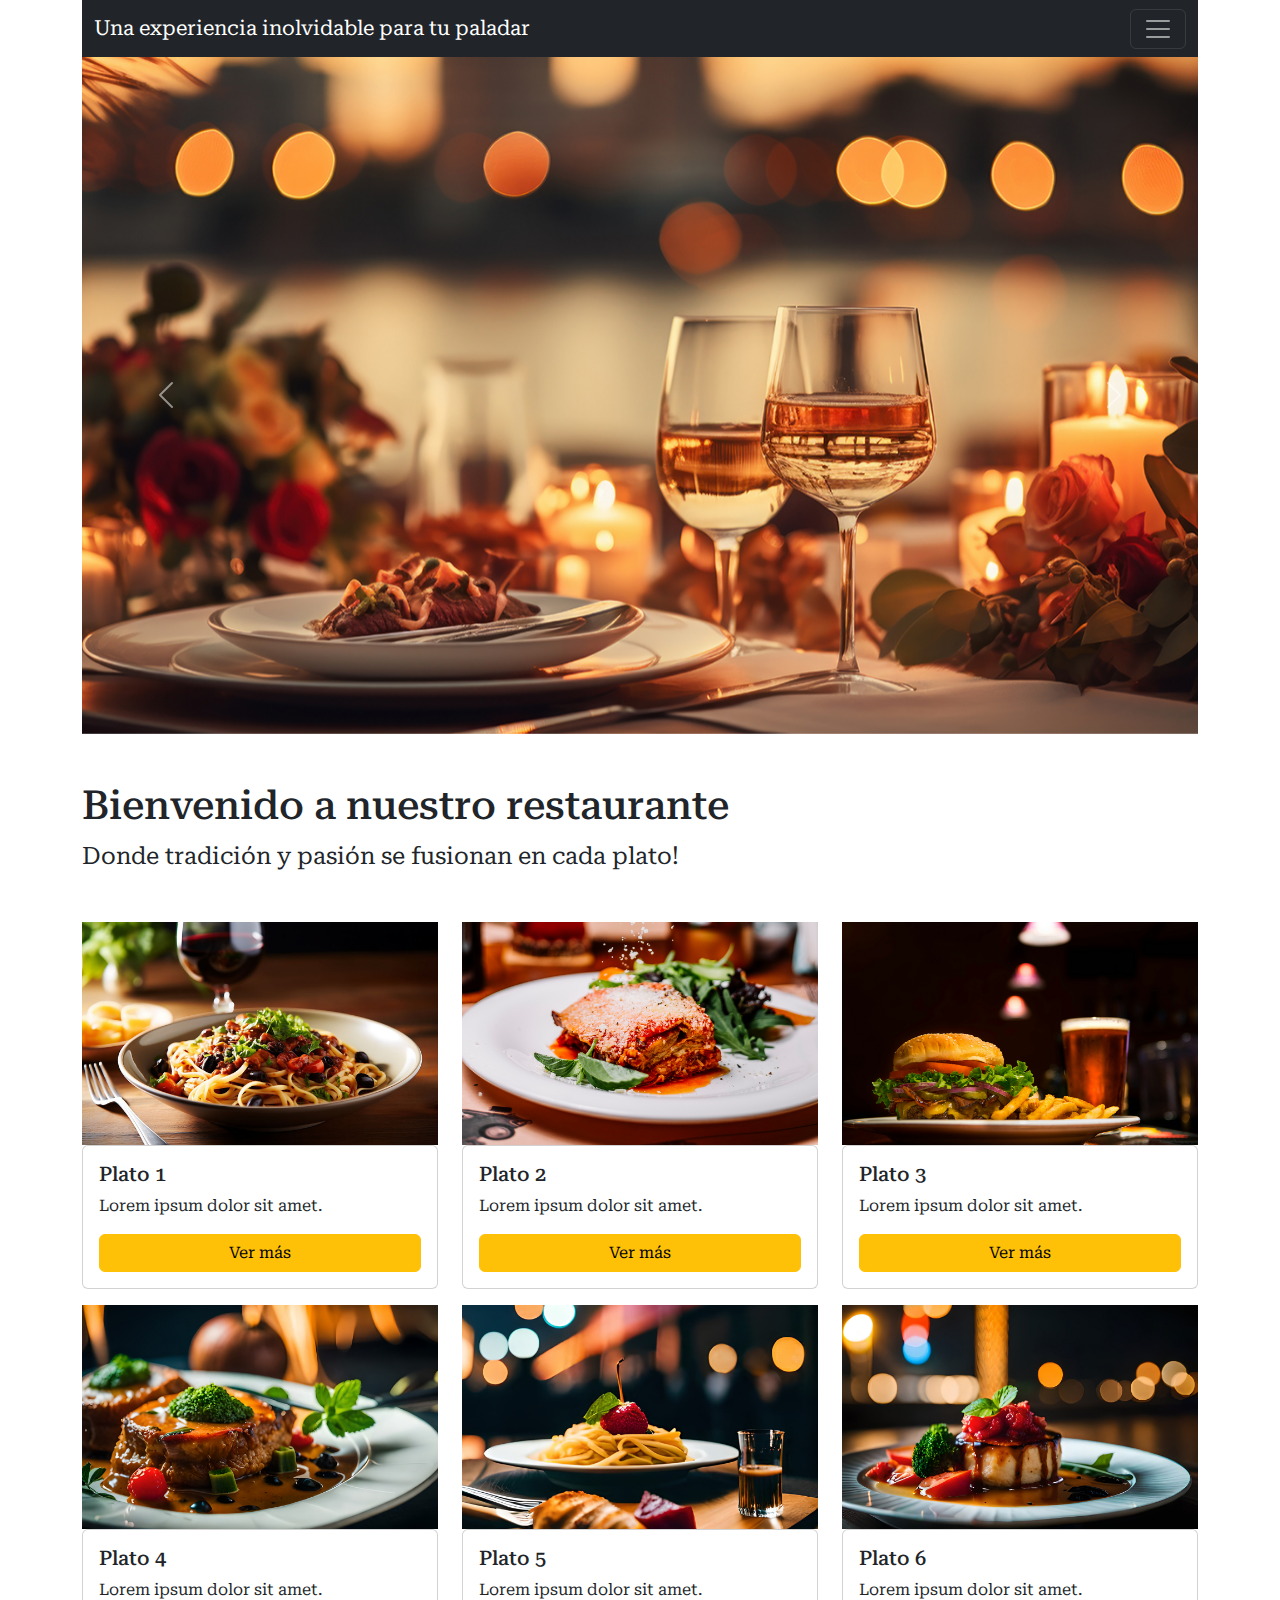
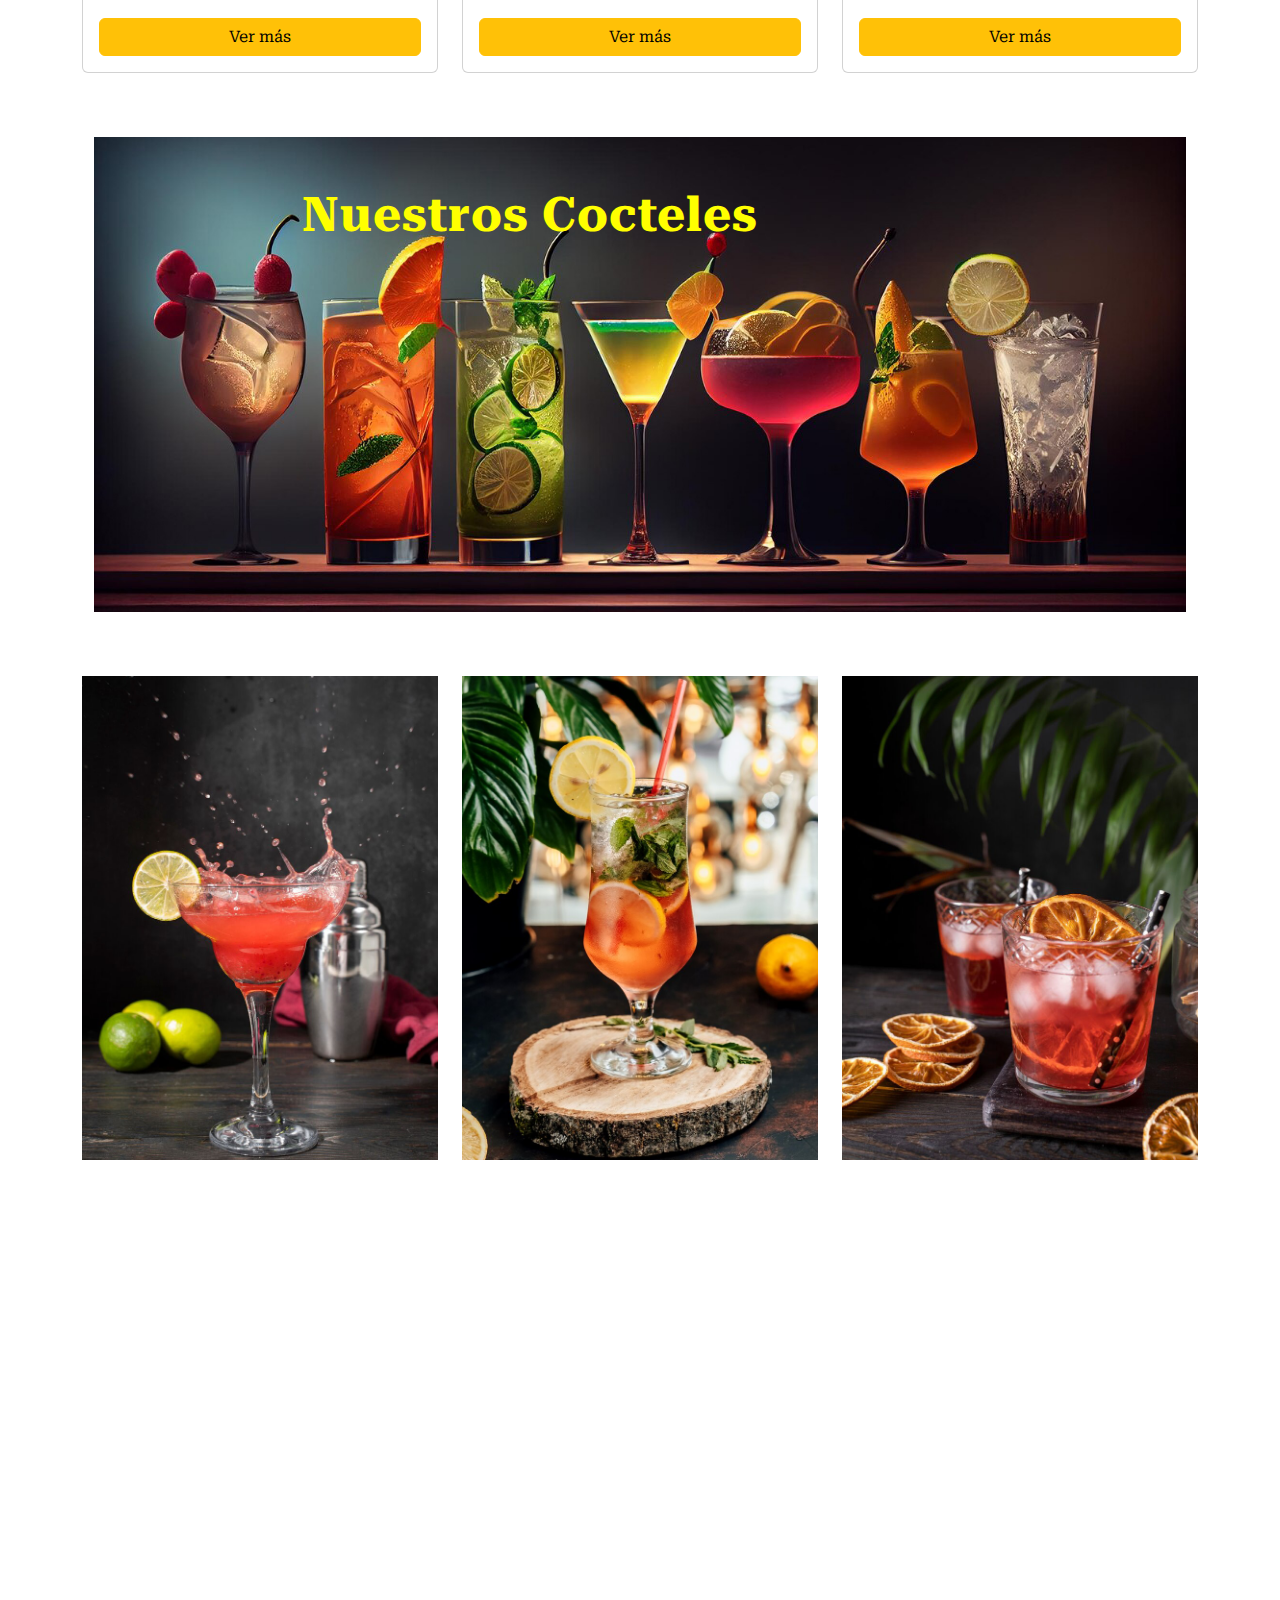
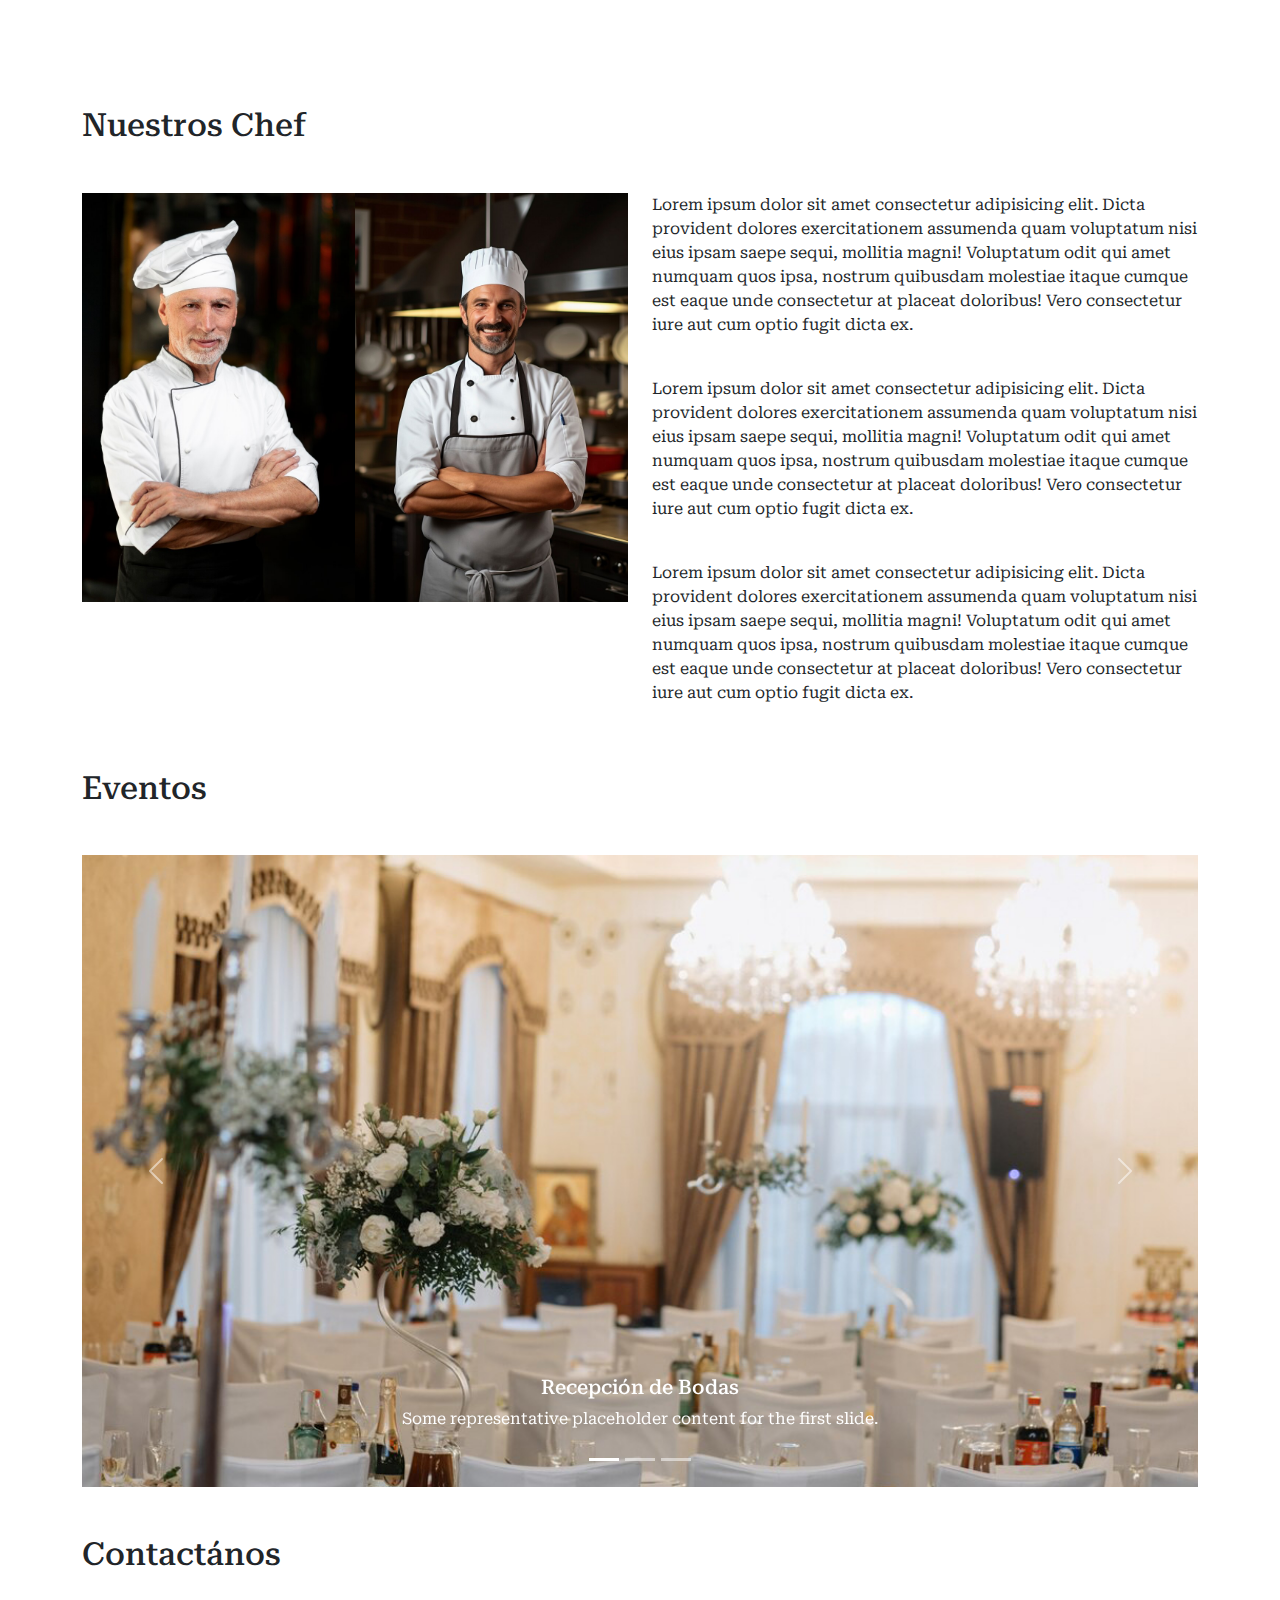
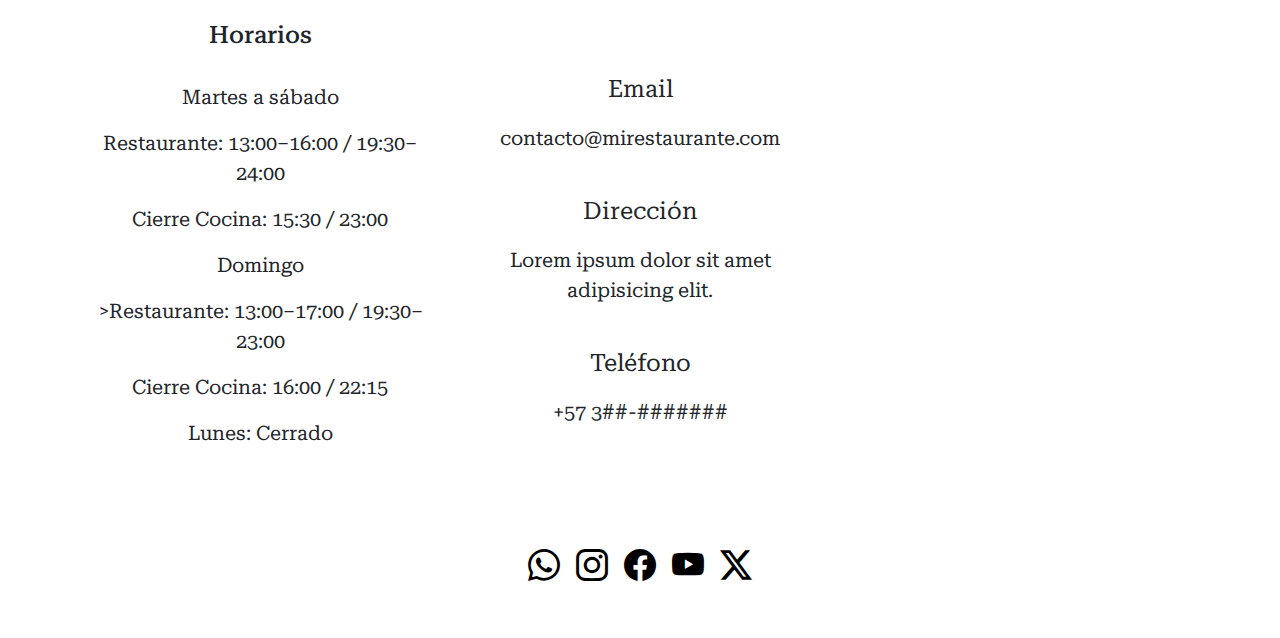
==== index.html @ 837ba6ef "primer commit website" ====
<!doctype html>
<html lang="en">

<head>
    <meta charset="utf-8">
    <meta name="viewport" content="width=device-width, initial-scale=1">
    <title>Restaurante</title>
    <link href="https://cdn.jsdelivr.net/npm/bootstrap@5.3.3/dist/css/bootstrap.min.css" rel="stylesheet"
        integrity="sha384-QWTKZyjpPEjISv5WaRU9OFeRpok6YctnYmDr5pNlyT2bRjXh0JMhjY6hW+ALEwIH" crossorigin="anonymous">
    <link rel="stylesheet" href="https://cdn.jsdelivr.net/npm/bootstrap-icons@1.11.3/font/bootstrap-icons.min.css">
    <link rel="stylesheet" href="css/styles.css">
</head>

<body>
    <div class="container">
        <header>
            <nav class="navbar navbar-dark bg-dark">
                <div class="container-fluid">
                    <a class="navbar-brand" href="#">Una experiencia inolvidable para tu paladar</a>
                    <button class="navbar-toggler" type="button" data-bs-toggle="offcanvas"
                        data-bs-target="#offcanvasDarkNavbar" aria-controls="offcanvasDarkNavbar"
                        aria-label="Toggle navigation">
                        <span class="navbar-toggler-icon"></span>
                    </button>
                    <div class="offcanvas offcanvas-end text-bg-dark" tabindex="-1" id="offcanvasDarkNavbar"
                        aria-labelledby="offcanvasDarkNavbarLabel">
                        <div class="offcanvas-header">
                            <h5 class="offcanvas-title" id="offcanvasDarkNavbarLabel">Restaurante</h5>
                            <button type="button" class="btn-close btn-close-white" data-bs-dismiss="offcanvas"
                                aria-label="Close"></button>
                        </div>
                        <div class="offcanvas-body">
                            <ul class="navbar-nav justify-content-end flex-grow-1 pe-3">
                                <li class="nav-item">
                                    <a class="nav-link active" aria-current="page" href="#">Inicio</a>
                                </li>
                                <li class="nav-item">
                                    <a class="nav-link" href="#" data-bs-toggle="modal"
                                        data-bs-target="#reservas">Reservas</a>
                                </li>
                                <li class="nav-item dropdown">
                                    <a class="nav-link dropdown-toggle" href="#" role="button" data-bs-toggle="dropdown"
                                        aria-expanded="false">
                                        Menú
                                    </a>
                                    <ul class="dropdown-menu dropdown-menu-dark">
                                        <li><a class="dropdown-item" href="/entradas.html">Entradas</a></li>
                                        <li><a class="dropdown-item" href="#">Platos principales</a></li>
                                        <li>
                                            <hr class="dropdown-divider">
                                        </li>
                                        <li><a class="dropdown-item" href="#">Postres</a></li>
                                        <li><a class="dropdown-item" href="#">Bebidas</a></li>
                                    </ul>
                                </li>
                            </ul>
                            <button id="dark-mode-toggle" class="btn btn-outline-light"><i
                                    class="bi bi-moon"></i></button>
                        </div>
                    </div>
            </nav>
        </header>
        <div class="modal fade" id="reservas" data-bs-backdrop="static" tabindex="-1"
            aria-labelledby="exampleModalLabel" aria-hidden="true">
            <div class="modal-dialog modal-dialog-centered">
                <div class="modal-content">
                    <div class="modal-header">
                        <h1 class="modal-title fs-5" id="exampleModalLabel">Reservación</h1>
                        <button type="button" class="btn-close" data-bs-dismiss="modal" aria-label="Close"></button>
                    </div>
                    <div class="modal-body">
                        <form id="form" class="needs-validation" novalidate method="post" action="/form"
                            autocomplete="off">
                            <div class="mb-3">
                                <label for="name" class="col-form-label">Nombre Completo *</label>
                                <input type="text" class="form-control" id="name" name="name" required>
                                <div class="valid-feedback">
                                    ¡Valor válido!
                                </div>
                                <div class="invalid-feedback">
                                    El campo 'Nombre Completo' no puede estar vacio
                                </div>
                            </div>
                            <div class="mb-3">
                                <label for="email" class="col-form-label">Email *</label>
                                <input type="email" class="form-control" id="email" name="email" required>
                                <div class="valid-feedback">
                                    ¡Valor válido!
                                </div>
                                <div class="invalid-feedback">
                                    El 'Email' es inválido
                                </div>
                            </div>
                            <div class="mb-3">
                                <label for="date" class="col-form-label">Fecha *</label>
                                <input type="date" class="form-control" id="date" name="date" required>
                                <div class="valid-feedback">
                                    ¡Valor válido!
                                </div>
                                <div class="invalid-feedback">
                                    La 'Fecha' es inválida
                                </div>
                            </div>
                            <div class="mb-3">
                                <label for="time" class="col-form-label">Hora *</label>
                                <input type="time" class="form-control" id="time" name="time" required>
                                <div class="valid-feedback">
                                    ¡Valor válido!
                                </div>
                                <div class="invalid-feedback">
                                    La 'Hora' es inválida
                                </div>
                            </div>
                            <div class="mb-3">
                                <label for="table" class="col-form-label">Mesa *</label>
                                <select class="form-select" aria-label="Selecciona la zona" id="table" name="table"
                                    required>
                                    <option selected value="" disabled>selecciona...</option>
                                    <option value="1">Una persona</option>
                                    <option value="2">Dos personas</option>
                                    <option value="3">Cuatro personas</option>
                                    <option value="4">Seis personas</option>
                                    <option value="5">Ocho personas</option>
                                    <option value="6">Más de 8 personas - Especifique en las observaciones</option>
                                </select>
                                <div class="valid-feedback">
                                    ¡Valor válido!
                                </div>
                                <div class="invalid-feedback">
                                    El campo 'Mesa' no puede estar vacio
                                </div>
                            </div>
                            <div class="mb-3">
                                <label for="zone" class="col-form-label">Zona favorita *</label>
                                <select class="form-select" aria-label="Selecciona la zona" id="zone" name="zone"
                                    required>
                                    <option selected value="" disabled>selecciona...</option>
                                    <option value="1">Salon principal</option>
                                    <option value="2">Barra</option>
                                    <option value="3">Terraza</option>
                                </select>
                                <div class="valid-feedback">
                                    ¡Valor válido!
                                </div>
                                <div class="invalid-feedback">
                                    El campo 'Zona favorita' no puede estar vacio
                                </div>
                            </div>
                            <div class="mb-3">
                                <label for="message-text" class="col-form-label">Observaciones:</label>
                                <textarea class="form-control" id="message-text" name="message-text"></textarea>
                            </div>
                            <div class="modal-footer">
                                <button type="button" class="btn btn-secondary" data-bs-dismiss="modal">Cerrar</button>
                                <button type="submit" class="btn btn-primary">Reservar</button>
                            </div>
                        </form>
                    </div>

                </div>
            </div>
        </div>
        <section>
            <div id="carouselExampleFade" class="carousel slide carousel-fade" data-bs-ride="carousel">
                <div class="carousel-inner">
                    <div class="carousel-item active">
                        <img src="img/banner1.jpg" class="d-block w-100" alt="Restaurante">
                    </div>
                    <div class="carousel-item">
                        <img src="img/banner2.jpg" class="d-block w-100" alt="Restaurante">
                    </div>
                    <div class="carousel-item">
                        <img src="img/banner3.jpg" class="d-block w-100" alt="Restaurante">
                    </div>
                </div>
                <button class="carousel-control-prev" type="button" data-bs-target="#carouselExampleFade"
                    data-bs-slide="prev">
                    <span class="carousel-control-prev-icon" aria-hidden="true"></span>
                    <span class="visually-hidden">Anterior</span>
                </button>
                <button class="carousel-control-next" type="button" data-bs-target="#carouselExampleFade"
                    data-bs-slide="next">
                    <span class="carousel-control-next-icon" aria-hidden="true"></span>
                    <span class="visually-hidden">Siguiente</span>
                </button>
            </div>
        </section>
        <section class="my-5 p=0">
            <h1>Bienvenido a nuestro restaurante</h1>
            <p class="fs-4">Donde tradición y pasión se fusionan en cada plato!</p>
        </section>
        <section class="container p-0">
            <div class="row">
                <div class="col-sm-12 col-md-6 col-lg-4 mb-3">
                    <img src="img/plato1.jpg" class="card-img-top" alt="plato1.">
                    <div class="card card-body">
                        <h5 class="card-title">Plato 1</h5>
                        <p class="card-text">Lorem ipsum dolor sit amet.</p>
                        <a href="#" class="btn btn-warning d-block">Ver más</a>
                    </div>
                </div>
                <div class="col-sm-12 col-md-6 col-lg-4 mb-3">
                    <img src="img/plato2.jpg" class="card-img-top" alt="plato2.">
                    <div class="card card-body">
                        <h5 class="card-title">Plato 2</h5>
                        <p class="card-text">Lorem ipsum dolor sit amet.</p>
                        <a href="#" class="btn btn-warning d-block">Ver más</a>
                    </div>
                </div>
                <div class="col-sm-12 col-md-6 col-lg-4 mb-3">
                    <img src="img/plato3.jpg" class="card-img-top" alt="plato3.">
                    <div class="card card-body">
                        <h5 class="card-title">Plato 3</h5>
                        <p class="card-text">Lorem ipsum dolor sit amet.</p>
                        <a href="#" class="btn btn-warning d-block">Ver más</a>
                    </div>
                </div>
                <div class="col-sm-12 col-md-6 col-lg-4 mb-3">
                    <img src="img/plato4.jpg" class="card-img-top" alt="plato4.">
                    <div class="card card-body">
                        <h5 class="card-title">Plato 4</h5>
                        <p class="card-text">Lorem ipsum dolor sit amet.</p>
                        <a href="#" class="btn btn-warning d-block">Ver más</a>
                    </div>
                </div>
                <div class="col-sm-12 col-md-6 col-lg-4 mb-3">
                    <img src="img/plato5.jpg" class="card-img-top" alt="plato5.">
                    <div class="card card-body">
                        <h5 class="card-title">Plato 5</h5>
                        <p class="card-text">Lorem ipsum dolor sit amet.</p>
                        <a href="#" class="btn btn-warning d-block">Ver más</a>
                    </div>
                </div>
                <div class="col-sm-12 col-md-6 col-lg-4 mb-3">
                    <img src="img/plato6.jpg" class="card-img-top" alt="plato6.">
                    <div class="card card-body">
                        <h5 class="card-title">Plato 6</h5>
                        <p class="card-text">Lorem ipsum dolor sit amet.</p>
                        <a href="#" class="btn btn-warning d-block">Ver más</a>
                    </div>
                </div>
            </div>
        </section>
        <section class="container my-5 cocteles">
            <h2 class="subtitulo">Nuestros Cocteles </h2>
            <img class="w-100" src="img/cocteles.jpg" alt="Cocteles">
        </section>
        <section class="container p-0 w-100">
            <div class="row">
                <div class="col-12 col-md-6 col-lg-4 mt-3 img-container">
                    <img class="w-100" src="img/coctel1.jpg" alt="cocte1l">
                </div>
                <div class="col-12 col-md-6 col-lg-4 mt-3 img-container">
                    <img class="w-100" src="img/coctel2.jpg" alt="coctel2">
                </div>
                <div class="col-12 col-md-6 col-lg-4 mt-3 img-container">
                    <img class="w-100" src="img/coctel3.jpg" alt="coctel3">
                </div>
            </div>
        </section>
        <section class="container p-0 postre my-5">
            <div class="row">
                <div class="col-12 col-md-6 textos-postre">
                    <h1>Nuestros Postres</h1>
                    <h2>¡Una experiencia deliciosa comienza aquí!</h2>
                </div>
            </div>
        </section>
        <section class="container my-5 p-0">
            <h2>Nuestros Chef</h2>
        </section>
        <section class="container p-0">
            <div class="row">
                <div class="col-12 col-md-6 d-flex justify-content-around">
                    <div>
                        <img class="w-100" src="img/chef1.jpg" alt="chef1">
                    </div>
                    <div>
                        <img class="w-100" src="img/chef2.jpg" alt="chef1">
                    </div>
                </div>
                <div class="col-12 col-md-6 chef-content">
                    <p>Lorem ipsum dolor sit amet consectetur adipisicing elit. Dicta provident dolores exercitationem
                        assumenda quam voluptatum nisi eius ipsam
                        saepe sequi, mollitia magni! Voluptatum odit
                        qui amet numquam quos ipsa, nostrum quibusdam
                        molestiae itaque cumque est eaque
                        unde consectetur at placeat doloribus!
                        Vero consectetur iure aut cum optio fugit dicta ex.</p>
                    <br />
                    <p>Lorem ipsum dolor sit amet consectetur adipisicing elit. Dicta provident dolores exercitationem
                        assumenda quam voluptatum nisi eius ipsam
                        saepe sequi, mollitia magni! Voluptatum odit
                        qui amet numquam quos ipsa, nostrum quibusdam
                        molestiae itaque cumque est eaque
                        unde consectetur at placeat doloribus!
                        Vero consectetur iure aut cum optio fugit dicta ex.</p>
                    <br />
                    <p>Lorem ipsum dolor sit amet consectetur adipisicing elit. Dicta provident dolores exercitationem
                        assumenda quam voluptatum nisi eius ipsam
                        saepe sequi, mollitia magni! Voluptatum odit
                        qui amet numquam quos ipsa, nostrum quibusdam
                        molestiae itaque cumque est eaque
                        unde consectetur at placeat doloribus!
                        Vero consectetur iure aut cum optio fugit dicta ex.</p>

                </div>
            </div>
        </section>
        <section class="container my-5 p-0">
            <h2>Eventos</h2>
        </section>
        <section class="container p-0">
            <div class="row">
                <div id="carouselExampleCaptions" class="carousel slide">
                    <div class="carousel-indicators">
                      <button type="button" data-bs-target="#carouselExampleCaptions" data-bs-slide-to="0" class="active" aria-current="true" aria-label="Slide 1"></button>
                      <button type="button" data-bs-target="#carouselExampleCaptions" data-bs-slide-to="1" aria-label="Slide 2"></button>
                      <button type="button" data-bs-target="#carouselExampleCaptions" data-bs-slide-to="2" aria-label="Slide 3"></button>
                    </div>
                    <div class="carousel-inner">
                      <div class="carousel-item active">
                        <img src="img/evento1.jpg" class="d-block w-100" alt="...">
                        <div class="carousel-caption d-none d-md-block">
                          <h5>Recepción de Bodas</h5>
                          <p>Some representative placeholder content for the first slide.</p>
                        </div>
                      </div>
                      <div class="carousel-item">
                        <img src="img/evento2.jpg" class="d-block w-100" alt="...">
                        <div class="carousel-caption d-none d-md-block">
                          <h5>Celebración de cumpleaños</h5>
                          <p>Some representative placeholder content for the second slide.</p>
                        </div>
                      </div>
                      <div class="carousel-item">
                        <img src="img/evento3.jpg" class="d-block w-100" alt="...">
                        <div class="carousel-caption d-none d-md-block">
                          <h5>Eventos Corporativos</h5>
                          <p>Some representative placeholder content for the third slide.</p>
                        </div>
                      </div>
                    </div>
                    <button class="carousel-control-prev" type="button" data-bs-target="#carouselExampleCaptions" data-bs-slide="prev">
                      <span class="carousel-control-prev-icon" aria-hidden="true"></span>
                      <span class="visually-hidden">Previous</span>
                    </button>
                    <button class="carousel-control-next" type="button" data-bs-target="#carouselExampleCaptions" data-bs-slide="next">
                      <span class="carousel-control-next-icon" aria-hidden="true"></span>
                      <span class="visually-hidden">Next</span>
                    </button>
                  </div>
            </div>
        </section>
        <section class="container my-5 p-0">
            <h2>Contactános</h2>
        </section>
        <section class="container p-0">
            <div class="row">
                <div class="col-12 col-md-4 text-center d-flex align-items-center">
                    <div>
                        <h4>Horarios </h4>
                        <br />
                        <div class="fs-5">
                            <p>Martes a sábado</p>
                            <p>Restaurante: 13:00–16:00 / 19:30–24:00</p>
                            <p>Cierre Cocina: 15:30 / 23:00</p>
                            <p>Domingo</p>
                            <p>>Restaurante: 13:00–17:00 / 19:30–23:00</p>
                            <p>Cierre Cocina: 16:00 / 22:15</p>
                            <p>Lunes: Cerrado</p>
                            <br />
                        </div>
                    </div>
                </div>
                <div class="col-12 col-md-4 text-center d-flex align-items-center">
                    <div>
                        <p class="fs-4">Email</p>
                        <p class="fs-5">contacto@mirestaurante.com</p>
                        <br />
                        <p class="fs-4">Dirección</h4>
                        </p>
                        <p class="fs-5">Lorem ipsum dolor sit amet adipisicing elit.</p>
                        <br />
                        <p class="fs-4">Teléfono</p>
                        <p class="fs-5">+57 3##-#######</p>
                    </div>
                </div>
                <div class="col-12 col-md-4">
                    <iframe class="w-100"
                        src="https://www.google.com/maps/embed?pb=!1m18!1m12!1m3!1d12150.071407350497!2d-3.7194242326171794!3d40.419530713011355!2m3!1f0!2f0!3f0!3m2!1i1024!2i768!4f13.1!3m3!1m2!1s0xd42287a319eb0ab%3A0x14d4b03e4c6c1afe!2sTaberna%20del%20Alabardero%20Madrid%20-%20Restaurante%20Palacio%20Real!5e0!3m2!1sen!2sus!4v1712950144245!5m2!1sen!2sus"
                        width="600" height="450" style="border:0;" allowfullscreen="" loading="lazy"
                        referrerpolicy="no-referrer-when-downgrade"></iframe>
                </div>
            </div>
        </section>
        <footer class="container my-5 p-0 d-flex justify-content-center">
            <a href="#" target="_blank"><i style="font-size: 2rem" class="bi bi-whatsapp p-2"></i></a>
            <a href="#" target="_blank"><i style="font-size: 2rem" class="bi bi-instagram p-2"></i></a>
            <a href="#" target="_blank"><i style="font-size: 2rem" class="bi bi-facebook p-2"></i></a>
            <a href="#" target="_blank"><i style="font-size: 2rem" class="bi bi-youtube p-2"></i></a>
            <a href="#" target="_blank"><i style="font-size: 2rem" class="bi bi-twitter-x p-2"></i></a>
        </footer>
    </div>
    <script src="https://cdn.jsdelivr.net/npm/bootstrap@5.3.3/dist/js/bootstrap.bundle.min.js"
        integrity="sha384-YvpcrYf0tY3lHB60NNkmXc5s9fDVZLESaAA55NDzOxhy9GkcIdslK1eN7N6jIeHz" crossorigin="anonymous">
    </script>
    <script src="./js/script.js"></script>
</body>

</html>
---- css/styles.css ----
@import url('https://fonts.googleapis.com/css2?family=Roboto+Serif:ital,opsz,wght@0,8..144,100..900;1,8..144,100..900&display=swap');

body {
    font-family: 'Roboto Serif', sans-serif;
}

.slide img{
    max-height: 100vh;
    object-fit: cover;
}

.cocteles{
    position: relative;
}

.subtitulo{
    position: absolute;
    top: 30px;
    left: 100px;
    font-size: 2rem;
    letter-spacing: 1px;
    font-weight: bold;
    color: yellow;
}

a i{
    color: black;
    transition: all .5s ease;
}

a:hover i{
    color: rgb(233, 143, 65);
}

.img-container{
    transition: all .5s ease;
}

.img-container:hover{
    transform: translate(0, -10px);
}

.postre{
    width: 100%;
    height: 450px;
    background: #428bc3a2;
    /* fallback for old browsers */
    background: -webkit-linear-gradient(to right, #428bc3a2, #428bc3a2);
    /* Chrome 10-25, Safari 5.1-6 */
    background: linear-gradient(to right, hsla(0, 0%, 0%, 0.427), hsla(0, 0%, 0%, 0.427)), url(../img/postres.jpg);
    /* W3C, IE 10+/ Edge, Firefox 16+, Chrome 26+, Opera 12+, Safari 7+ */
    background-size: cover;
    background-attachment: fixed;
    position: relative;

}

.textos-postre{
    display: flex;
    height: 430px;
    width: 100%;
    align-items: right;
    justify-content: center;
    flex-direction: column;
    text-align: center;
}

.textos-postre h1 {
    font-size: 45px;
    color: white !important;
}

.textos-postre h2 {
    font-size: 30px;
    font-weight: 300;
    color: white;

}

textarea{
    resize: none;
}

/*Modo Oscuro*/
.dark-mode{
    background-color: #212529;
    color: white;
}

.dark-mode .card{
    background-color: gray;
    box-shadow: 0 0 20px white;
}

.dark-mode .btn{
    background-color: rgb(0, 0, 0);
    border: none;
    color: white;
    transition: all .5s ease;
}

.dark-mode .btn:hover{
    box-shadow: 0 0 10px white;
    color: yellow;
    transform: scale(1.1);
}

.dark-mode a i{
    color: white;
    transition: all .5s ease;
}

.dark-mode a:hover i{
    color: yellow;
}

/*Modo Oscuro Modal*/

.dark-mode .modal-content{
    background-color: #212529;
    box-shadow: 0 0 10px white;
}



@media (max-width: 360px){
    .subtitulo{
        top: 20px;
        left: 80px;
        font-size: 1rem;        
    }

    .navbar-brand{
        font-size: .58rem;
    }

    .chef-content{
        margin-top: 5px;
    }
}

@media (min-width: 360px){
    .subtitulo{
        top: 30px;
        left: 100px;
        font-size: 1.2rem;        
    }

    .navbar-brand{
        font-size: .7rem;
    }
}

@media (min-width: 576px){
    .subtitulo{
        top: 40px;
        left: 120px;
        font-size: 1.5rem;        
    }
    .navbar-brand{
        font-size: .9rem;
    }
}

@media (min-width: 768px){
    .subtitulo{
        top: 50px;
        left: 150px;
        font-size: 3rem;        
    }
    .navbar-brand{
        font-size: 1.3rem;
    }

}
@media (min-width: 992px){
    .subtitulo{
        top: 50px;
        left: 220px;
        font-size: 2.5rem;               
    }
}

@media (min-width: 1200px){
    .subtitulo{
        top: 50px;
        left: 220px;
        font-size: 3rem;               
    }
}

@media (min-width: 1400px){
    .subtitulo{
        top: 30px;
        left: 100px;
        font-size: 3rem;               
    }
}
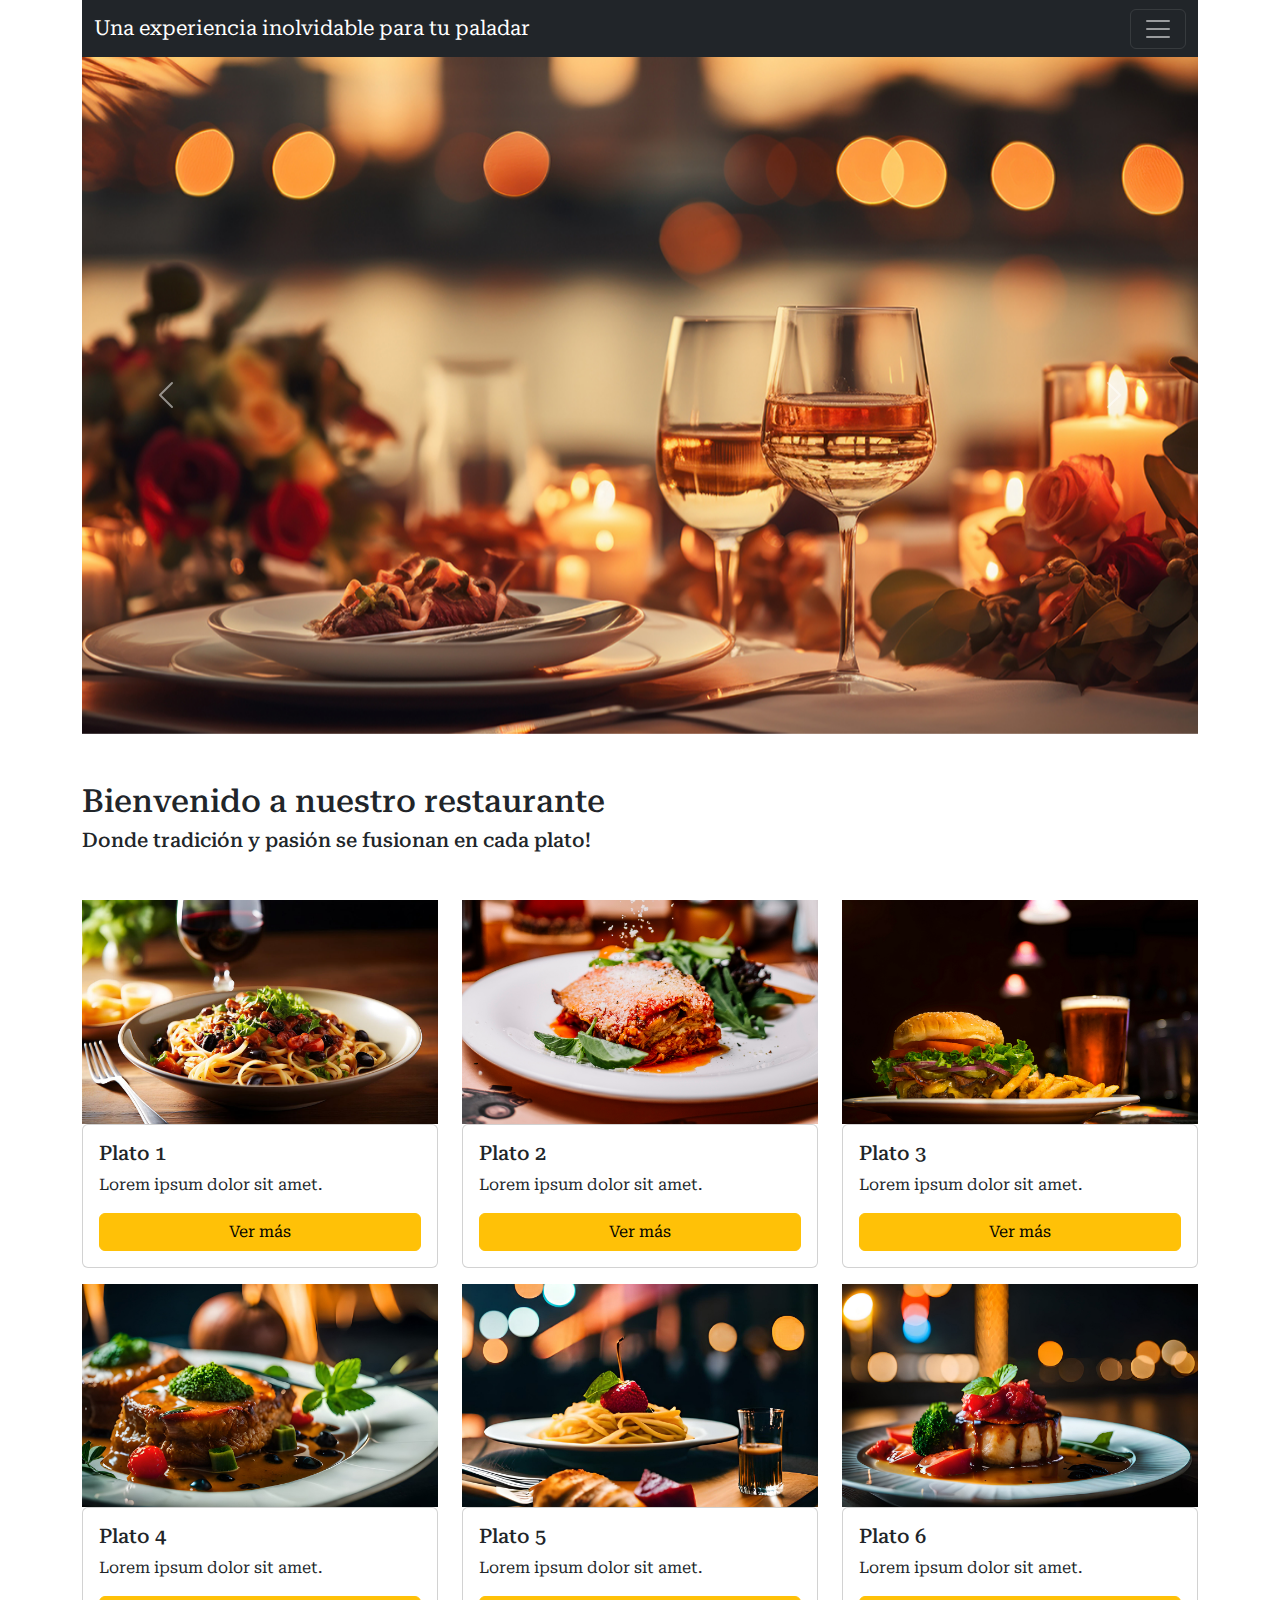
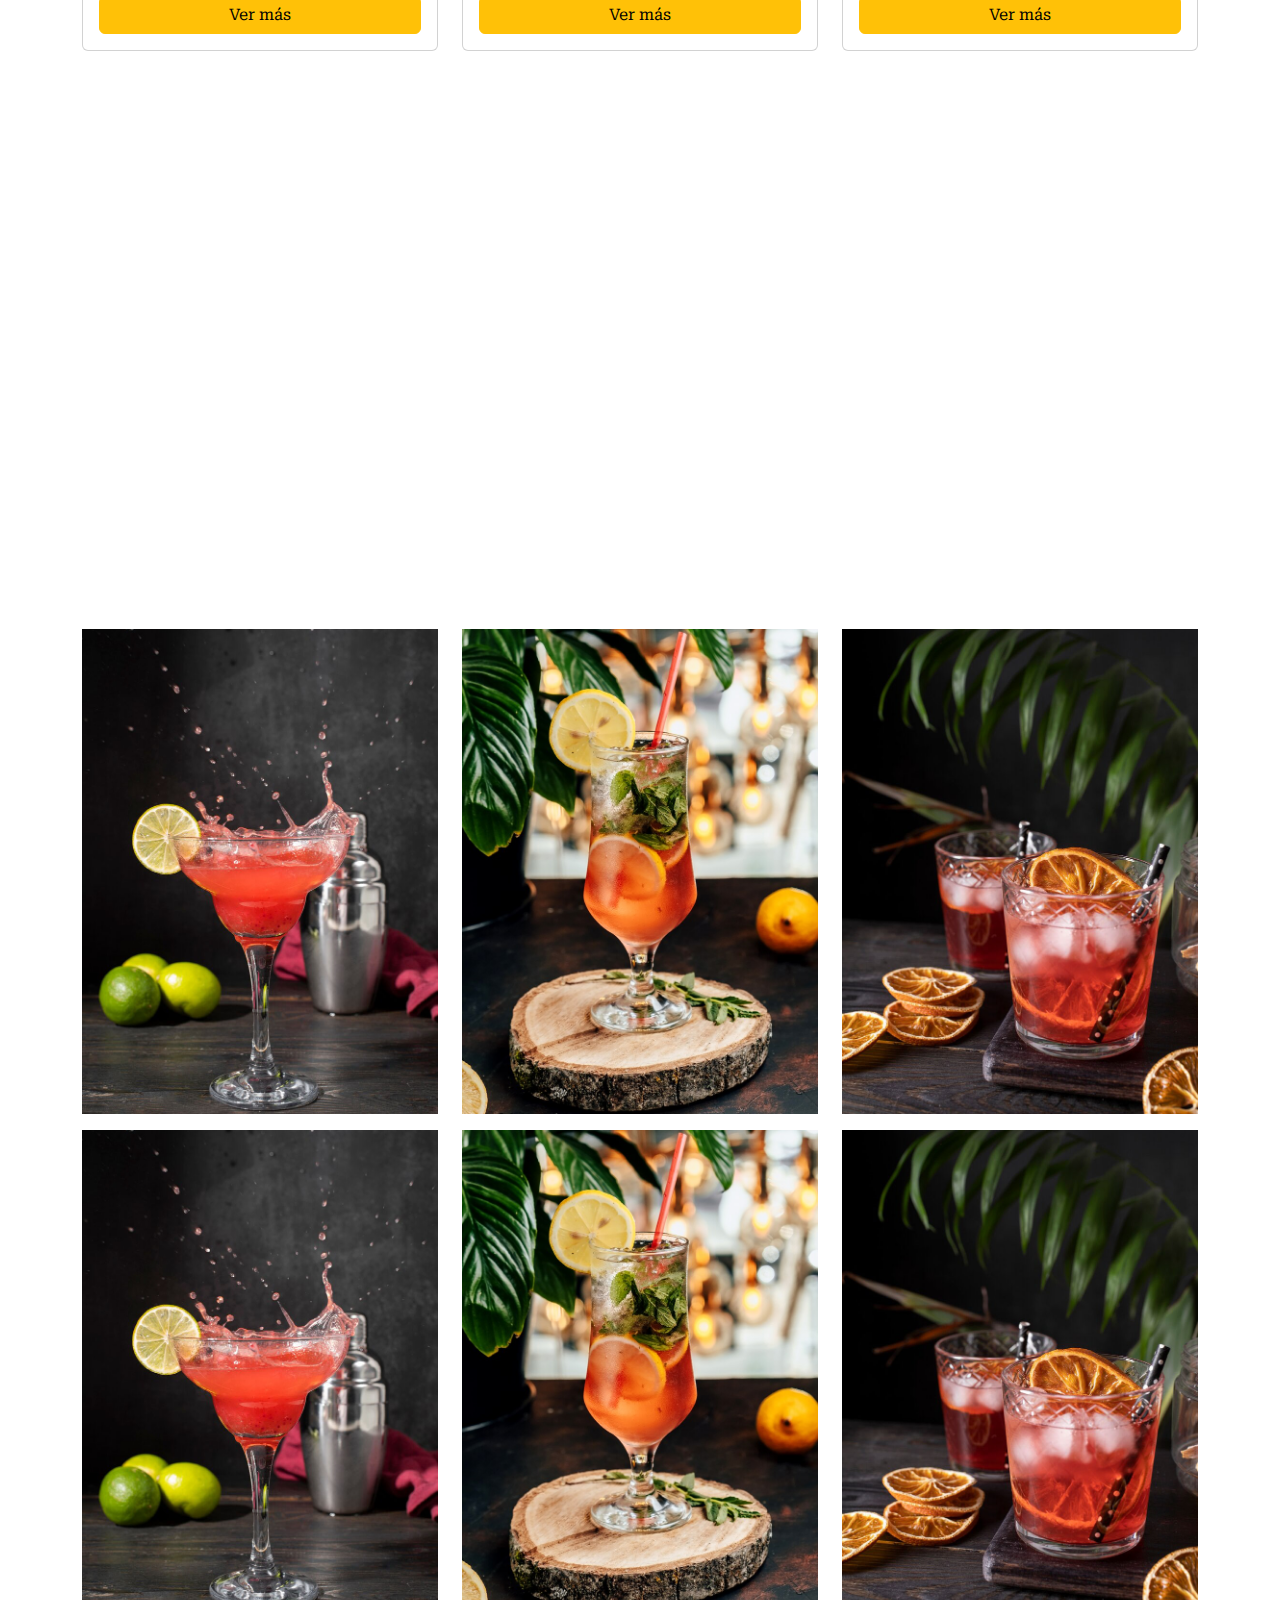
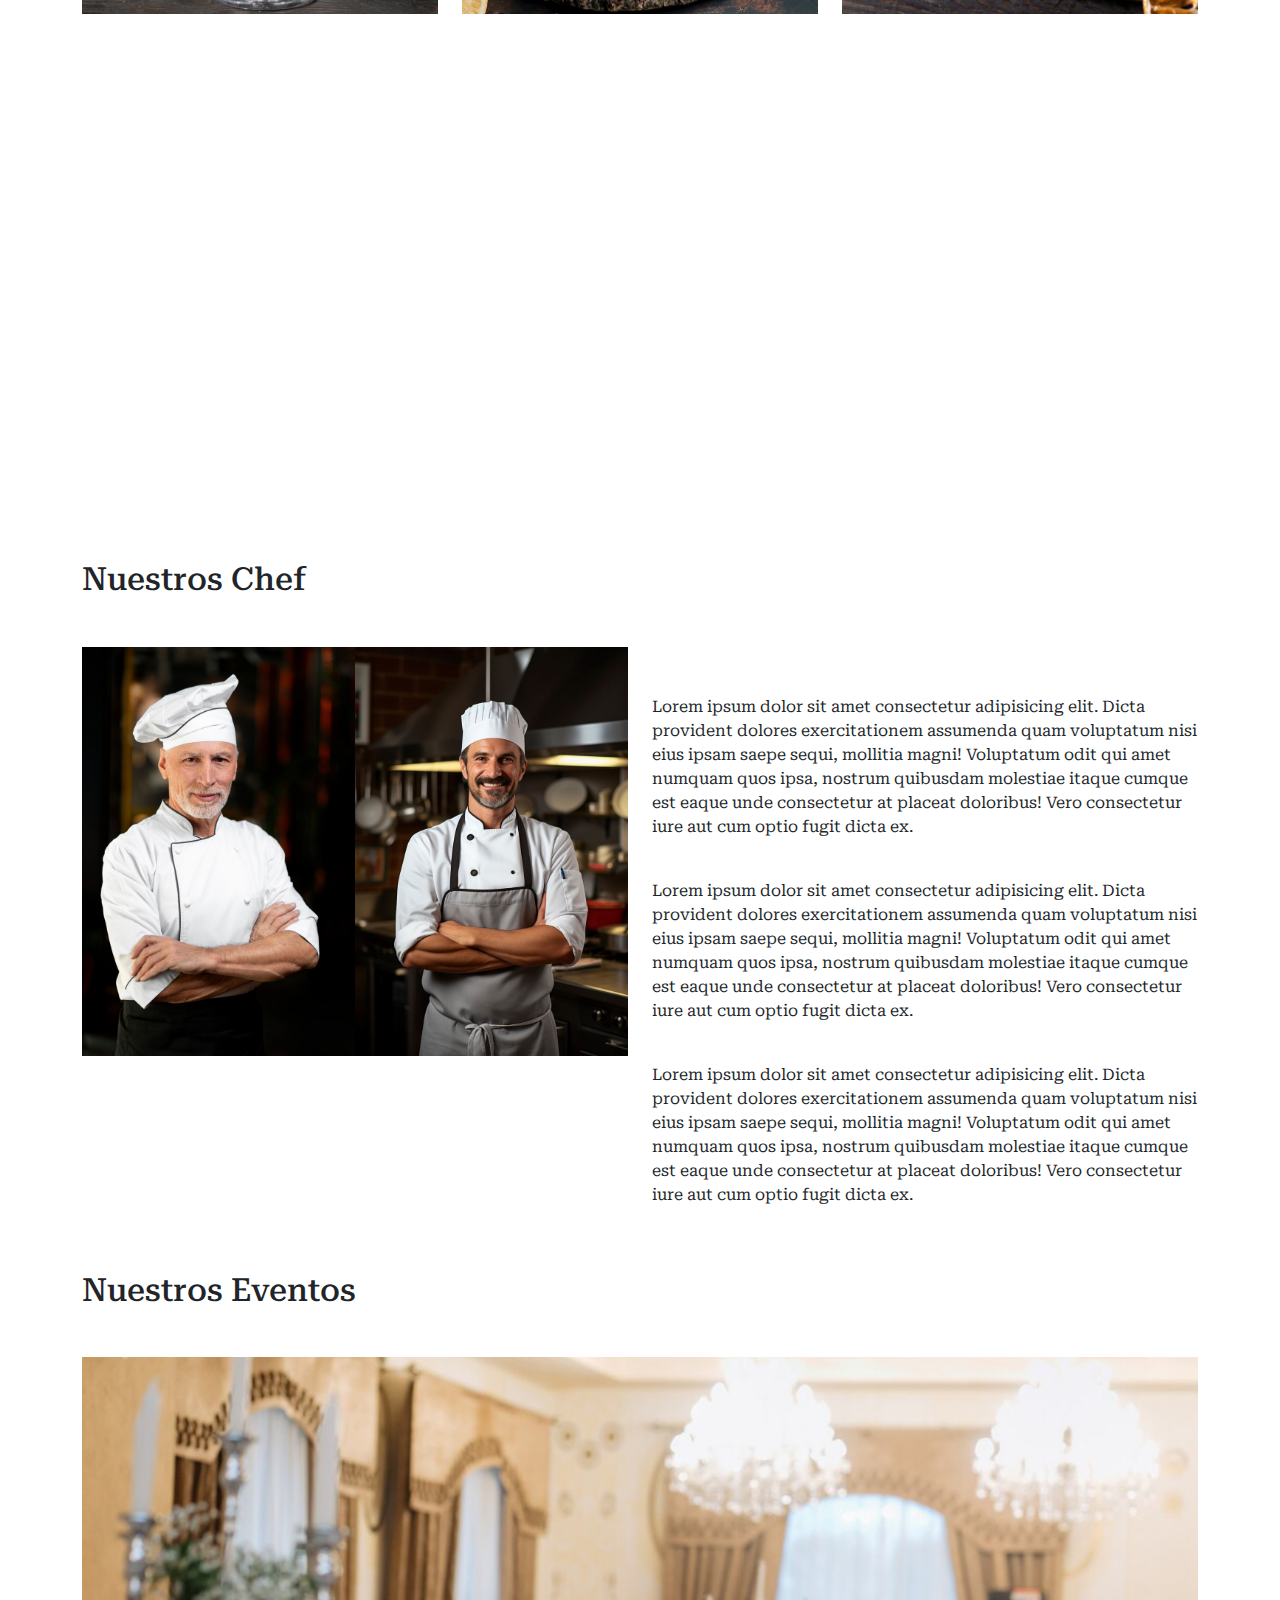
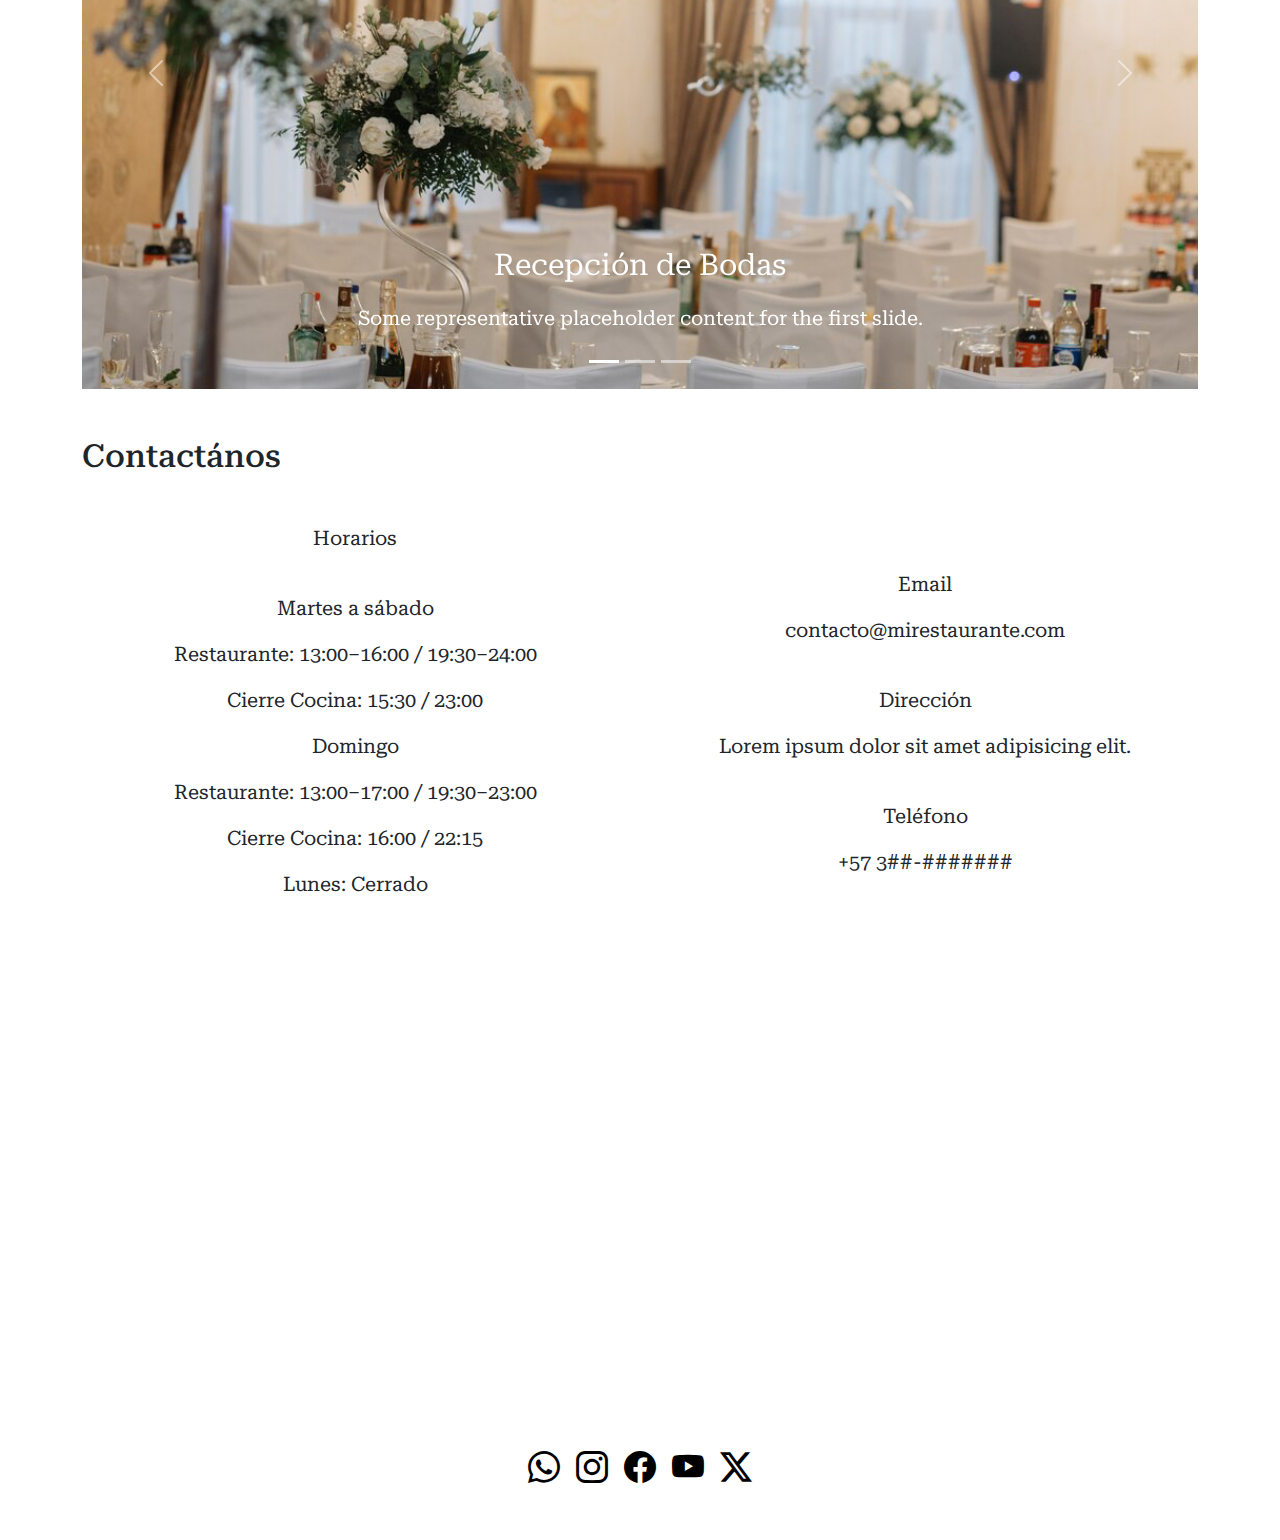
==== commit 3faf9f6d: "commit cambios reponsive" ====
--- a/index.html
+++ b/index.html
@@ -185,9 +185,9 @@
                 </button>
             </div>
         </section>
-        <section class="my-5 p=0">
-            <h1>Bienvenido a nuestro restaurante</h1>
-            <p class="fs-4">Donde tradición y pasión se fusionan en cada plato!</p>
+        <section class="my-5 p=0 bienvenido">
+            <h2>Bienvenido a nuestro restaurante</h2>
+            <h5>Donde tradición y pasión se fusionan en cada plato!</h5>
         </section>
         <section class="container p-0">
             <div class="row">
@@ -241,9 +241,13 @@
                 </div>
             </div>
         </section>
-        <section class="container my-5 cocteles">
-            <h2 class="subtitulo">Nuestros Cocteles </h2>
-            <img class="w-100" src="img/cocteles.jpg" alt="Cocteles">
+        <section class="container p-0 cocteles my-5">
+            <div class="row">
+                <div class="col-12 col-md-6 textos-postre">
+                    <p class="titulo">Nuestros Cocteles</p>
+                    <p class="subtitulo">¡La opción perfecta para celebrar y brindar!</p>
+                </div>
+            </div>
         </section>
         <section class="container p-0 w-100">
             <div class="row">
@@ -256,13 +260,22 @@
                 <div class="col-12 col-md-6 col-lg-4 mt-3 img-container">
                     <img class="w-100" src="img/coctel3.jpg" alt="coctel3">
                 </div>
+                <div class="col-12 col-md-6 col-lg-4 mt-3 img-container">
+                    <img class="w-100" src="img/coctel1.jpg" alt="cocte1l">
+                </div>
+                <div class="col-12 col-md-6 col-lg-4 mt-3 img-container">
+                    <img class="w-100" src="img/coctel2.jpg" alt="coctel2">
+                </div>
+                <div class="col-12 col-md-6 col-lg-4 mt-3 img-container">
+                    <img class="w-100" src="img/coctel3.jpg" alt="coctel3">
+                </div>
             </div>
         </section>
         <section class="container p-0 postre my-5">
             <div class="row">
                 <div class="col-12 col-md-6 textos-postre">
-                    <h1>Nuestros Postres</h1>
-                    <h2>¡Una experiencia deliciosa comienza aquí!</h2>
+                    <p class="titulo">Nuestros Postres</p>
+                    <p class="subtitulo">¡Una experiencia deliciosa comienza aquí!</p>
                 </div>
             </div>
         </section>
@@ -271,7 +284,7 @@
         </section>
         <section class="container p-0">
             <div class="row">
-                <div class="col-12 col-md-6 d-flex justify-content-around">
+                <div class="col-12 col-md-12 col-lg-6 d-flex justify-content-around">
                     <div>
                         <img class="w-100" src="img/chef1.jpg" alt="chef1">
                     </div>
@@ -279,7 +292,7 @@
                         <img class="w-100" src="img/chef2.jpg" alt="chef1">
                     </div>
                 </div>
-                <div class="col-12 col-md-6 chef-content">
+                <div class="col-12 col-md-12 col-lg-6 mt-5">
                     <p>Lorem ipsum dolor sit amet consectetur adipisicing elit. Dicta provident dolores exercitationem
                         assumenda quam voluptatum nisi eius ipsam
                         saepe sequi, mollitia magni! Voluptatum odit
@@ -308,85 +321,88 @@
             </div>
         </section>
         <section class="container my-5 p-0">
-            <h2>Eventos</h2>
+            <h2>Nuestros Eventos</h2>
         </section>
         <section class="container p-0">
             <div class="row">
                 <div id="carouselExampleCaptions" class="carousel slide">
                     <div class="carousel-indicators">
-                      <button type="button" data-bs-target="#carouselExampleCaptions" data-bs-slide-to="0" class="active" aria-current="true" aria-label="Slide 1"></button>
-                      <button type="button" data-bs-target="#carouselExampleCaptions" data-bs-slide-to="1" aria-label="Slide 2"></button>
-                      <button type="button" data-bs-target="#carouselExampleCaptions" data-bs-slide-to="2" aria-label="Slide 3"></button>
+                        <button type="button" data-bs-target="#carouselExampleCaptions" data-bs-slide-to="0"
+                            class="active" aria-current="true" aria-label="Slide 1"></button>
+                        <button type="button" data-bs-target="#carouselExampleCaptions" data-bs-slide-to="1"
+                            aria-label="Slide 2"></button>
+                        <button type="button" data-bs-target="#carouselExampleCaptions" data-bs-slide-to="2"
+                            aria-label="Slide 3"></button>
                     </div>
                     <div class="carousel-inner">
-                      <div class="carousel-item active">
-                        <img src="img/evento1.jpg" class="d-block w-100" alt="...">
-                        <div class="carousel-caption d-none d-md-block">
-                          <h5>Recepción de Bodas</h5>
-                          <p>Some representative placeholder content for the first slide.</p>
+                        <div class="carousel-item active">
+                            <img src="img/evento1.jpg" class="d-block w-100" alt="...">
+                            <div class="carousel-caption d-none d-md-block">
+                                <p class="subtitulo">Recepción de Bodas</p>
+                                <p  class="subtitulo-evento">Some representative placeholder content for the first slide.</p>
+                            </div>
                         </div>
-                      </div>
-                      <div class="carousel-item">
-                        <img src="img/evento2.jpg" class="d-block w-100" alt="...">
-                        <div class="carousel-caption d-none d-md-block">
-                          <h5>Celebración de cumpleaños</h5>
-                          <p>Some representative placeholder content for the second slide.</p>
+                        <div class="carousel-item">
+                            <img src="img/evento2.jpg" class="d-block w-100" alt="...">
+                            <div class="carousel-caption d-none d-md-block">
+                                <p class="subtitulo">Celebración de cumpleaños</p>
+                                <p  class="subtitulo-evento">Some representative placeholder content for the second slide.</p>
+                            </div>
                         </div>
-                      </div>
-                      <div class="carousel-item">
-                        <img src="img/evento3.jpg" class="d-block w-100" alt="...">
-                        <div class="carousel-caption d-none d-md-block">
-                          <h5>Eventos Corporativos</h5>
-                          <p>Some representative placeholder content for the third slide.</p>
+                        <div class="carousel-item">
+                            <img src="img/evento3.jpg" class="d-block w-100" alt="...">
+                            <div class="carousel-caption d-none d-md-block">
+                                <p class="subtitulo">Eventos Corporativos</p>
+                                <p  class="subtitulo-evento">Some representative placeholder content for the third slide.</p>
+                            </div>
                         </div>
-                      </div>
-                    </div>
-                    <button class="carousel-control-prev" type="button" data-bs-target="#carouselExampleCaptions" data-bs-slide="prev">
-                      <span class="carousel-control-prev-icon" aria-hidden="true"></span>
-                      <span class="visually-hidden">Previous</span>
+                    </div>
+                    <button class="carousel-control-prev" type="button" data-bs-target="#carouselExampleCaptions"
+                        data-bs-slide="prev">
+                        <span class="carousel-control-prev-icon" aria-hidden="true"></span>
+                        <span class="visually-hidden">Previous</span>
                     </button>
-                    <button class="carousel-control-next" type="button" data-bs-target="#carouselExampleCaptions" data-bs-slide="next">
-                      <span class="carousel-control-next-icon" aria-hidden="true"></span>
-                      <span class="visually-hidden">Next</span>
+                    <button class="carousel-control-next" type="button" data-bs-target="#carouselExampleCaptions"
+                        data-bs-slide="next">
+                        <span class="carousel-control-next-icon" aria-hidden="true"></span>
+                        <span class="visually-hidden">Next</span>
                     </button>
-                  </div>
+                </div>
             </div>
         </section>
         <section class="container my-5 p-0">
             <h2>Contactános</h2>
         </section>
-        <section class="container p-0">
-            <div class="row">
-                <div class="col-12 col-md-4 text-center d-flex align-items-center">
+        <section class="container info p-0">
+            <div class="row">
+                <div class="col-12 col-md-12 col-lg-6 text-center d-flex justify-content-center align-items-center">
                     <div>
-                        <h4>Horarios </h4>
+                        <p>Horarios </p>
                         <br />
-                        <div class="fs-5">
-                            <p>Martes a sábado</p>
-                            <p>Restaurante: 13:00–16:00 / 19:30–24:00</p>
-                            <p>Cierre Cocina: 15:30 / 23:00</p>
-                            <p>Domingo</p>
-                            <p>>Restaurante: 13:00–17:00 / 19:30–23:00</p>
-                            <p>Cierre Cocina: 16:00 / 22:15</p>
-                            <p>Lunes: Cerrado</p>
-                            <br />
-                        </div>
-                    </div>
-                </div>
-                <div class="col-12 col-md-4 text-center d-flex align-items-center">
+                        <p>Martes a sábado</p>
+                        <p>Restaurante: 13:00–16:00 / 19:30–24:00</p>
+                        <p>Cierre Cocina: 15:30 / 23:00</p>
+                        <p>Domingo</p>
+                        <p>Restaurante: 13:00–17:00 / 19:30–23:00</p>
+                        <p>Cierre Cocina: 16:00 / 22:15</p>
+                        <p>Lunes: Cerrado</p>
+                        <br />
+                    </div>
+                </div>
+                <div class="col-12 col-md-12 col-lg-6 text-center d-flex justify-content-center align-items-center">
                     <div>
-                        <p class="fs-4">Email</p>
-                        <p class="fs-5">contacto@mirestaurante.com</p>
+                        <p>Email</p>
+                        <p>contacto@mirestaurante.com</p>
                         <br />
-                        <p class="fs-4">Dirección</h4>
+                        <p>Dirección</h4>
                         </p>
-                        <p class="fs-5">Lorem ipsum dolor sit amet adipisicing elit.</p>
+                        <p>Lorem ipsum dolor sit amet adipisicing elit.</p>
                         <br />
-                        <p class="fs-4">Teléfono</p>
-                        <p class="fs-5">+57 3##-#######</p>
-                    </div>
-                </div>
-                <div class="col-12 col-md-4">
+                        <p>Teléfono</p>
+                        <p>+57 3##-#######</p>
+                    </div>
+                </div>
+                <div class="col-12 col-md-12 col-lg-6">
                     <iframe class="w-100"
                         src="https://www.google.com/maps/embed?pb=!1m18!1m12!1m3!1d12150.071407350497!2d-3.7194242326171794!3d40.419530713011355!2m3!1f0!2f0!3f0!3m2!1i1024!2i768!4f13.1!3m3!1m2!1s0xd42287a319eb0ab%3A0x14d4b03e4c6c1afe!2sTaberna%20del%20Alabardero%20Madrid%20-%20Restaurante%20Palacio%20Real!5e0!3m2!1sen!2sus!4v1712950144245!5m2!1sen!2sus"
                         width="600" height="450" style="border:0;" allowfullscreen="" loading="lazy"
--- a/css/styles.css
+++ b/css/styles.css
@@ -8,20 +8,6 @@
 .slide img{
     max-height: 100vh;
     object-fit: cover;
-}
-
-.cocteles{
-    position: relative;
-}
-
-.subtitulo{
-    position: absolute;
-    top: 30px;
-    left: 100px;
-    font-size: 2rem;
-    letter-spacing: 1px;
-    font-weight: bold;
-    color: yellow;
 }
 
 a i{
@@ -66,16 +52,38 @@
     text-align: center;
 }
 
-.textos-postre h1 {
-    font-size: 45px;
-    color: white !important;
+.cocteles{
+    width: 100%;
+    height: 450px;
+    background: #428bc3a2;
+    /* fallback for old browsers */
+    background: -webkit-linear-gradient(to right, #428bc3a2, #428bc3a2);
+    /* Chrome 10-25, Safari 5.1-6 */
+    background: linear-gradient(to right, hsla(0, 0%, 0%, 0.427), hsla(0, 0%, 0%, 0.427)), url(../img/cocteles.jpg);
+    /* W3C, IE 10+/ Edge, Firefox 16+, Chrome 26+, Opera 12+, Safari 7+ */
+    background-size: cover;
+    background-attachment: fixed;
+    position: relative;
+
 }
 
-.textos-postre h2 {
+.titulo{
+    font-size: 45px;
+    color: white;
+}
+
+.subtitulo{
     font-size: 30px;
-    font-weight: 300;
     color: white;
+}
 
+.subtitulo-evento{
+    font-size: 20px;
+    color: white;
+}
+
+.info p{
+    font-size: 20px;
 }
 
 textarea{
@@ -124,76 +132,67 @@
 
 
 
-@media (max-width: 360px){
-    .subtitulo{
-        top: 20px;
-        left: 80px;
-        font-size: 1rem;        
+@media (max-width: 360px){ 
+   .navbar-brand{
+        font-size: .50rem;
     }
 
-    .navbar-brand{
-        font-size: .58rem;
+    .bienvenido h2{
+        font-size: 1.7rem;
+        text-align: center;
     }
-
-    .chef-content{
-        margin-top: 5px;
+    .bienvenido h5{
+        font-size: .9rem;
+        text-align: center;
+    }       
+    
+    .titulo{
+        font-size: 30px;
+        color: white;
     }
+    
+    .subtitulo{
+        font-size: 20px;
+        color: white;
+    }
+    
+    .subtitulo-evento{
+        font-size: 20px;
+        color: white;
+    }
+    
+    .info p{
+        font-size: 18px;
+    }
+  
 }
 
 @media (min-width: 360px){
-    .subtitulo{
-        top: 30px;
-        left: 100px;
-        font-size: 1.2rem;        
-    }
-
     .navbar-brand{
         font-size: .7rem;
     }
 }
 
 @media (min-width: 576px){
-    .subtitulo{
-        top: 40px;
-        left: 120px;
-        font-size: 1.5rem;        
-    }
     .navbar-brand{
         font-size: .9rem;
     }
 }
 
 @media (min-width: 768px){
-    .subtitulo{
-        top: 50px;
-        left: 150px;
-        font-size: 3rem;        
-    }
     .navbar-brand{
         font-size: 1.3rem;
     }
 
 }
 @media (min-width: 992px){
-    .subtitulo{
-        top: 50px;
-        left: 220px;
-        font-size: 2.5rem;               
-    }
+    
 }
 
 @media (min-width: 1200px){
-    .subtitulo{
-        top: 50px;
-        left: 220px;
-        font-size: 3rem;               
-    }
+   
 }
 
 @media (min-width: 1400px){
-    .subtitulo{
-        top: 30px;
-        left: 100px;
-        font-size: 3rem;               
-    }
+   
 }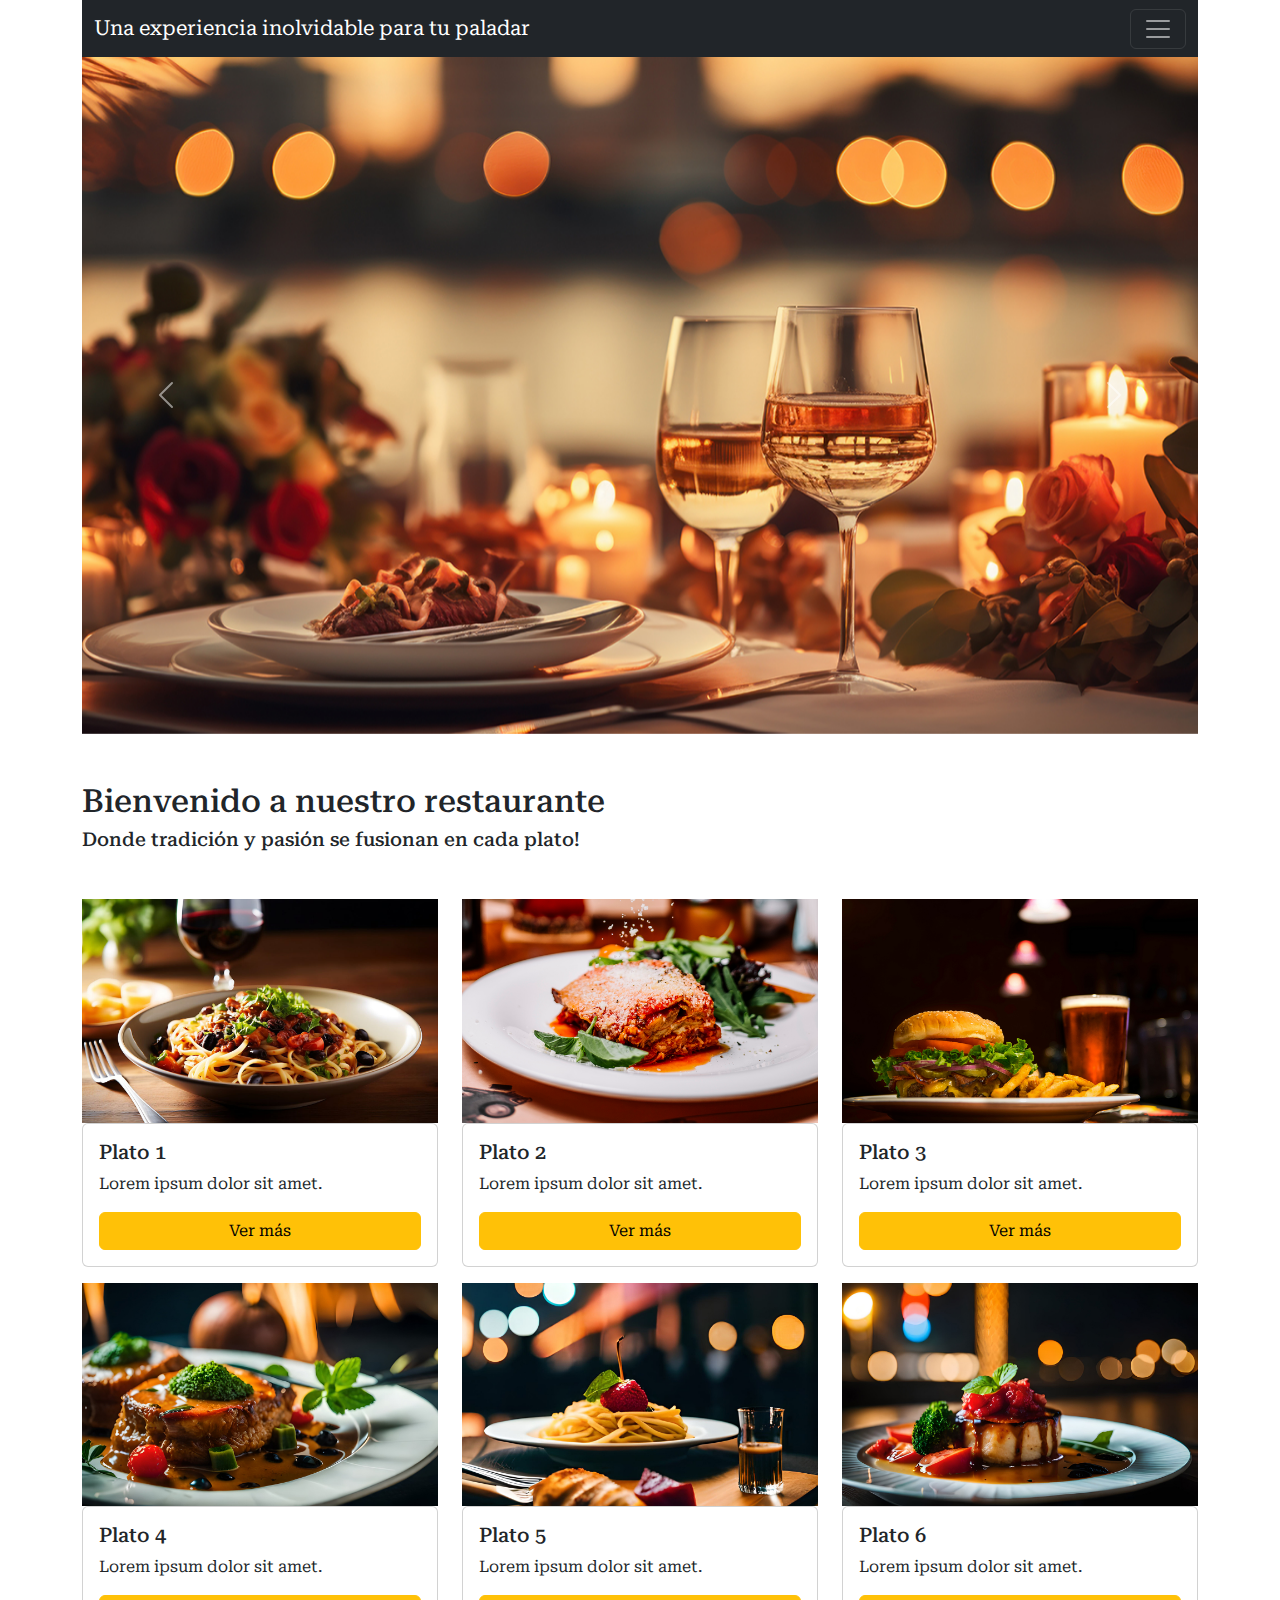
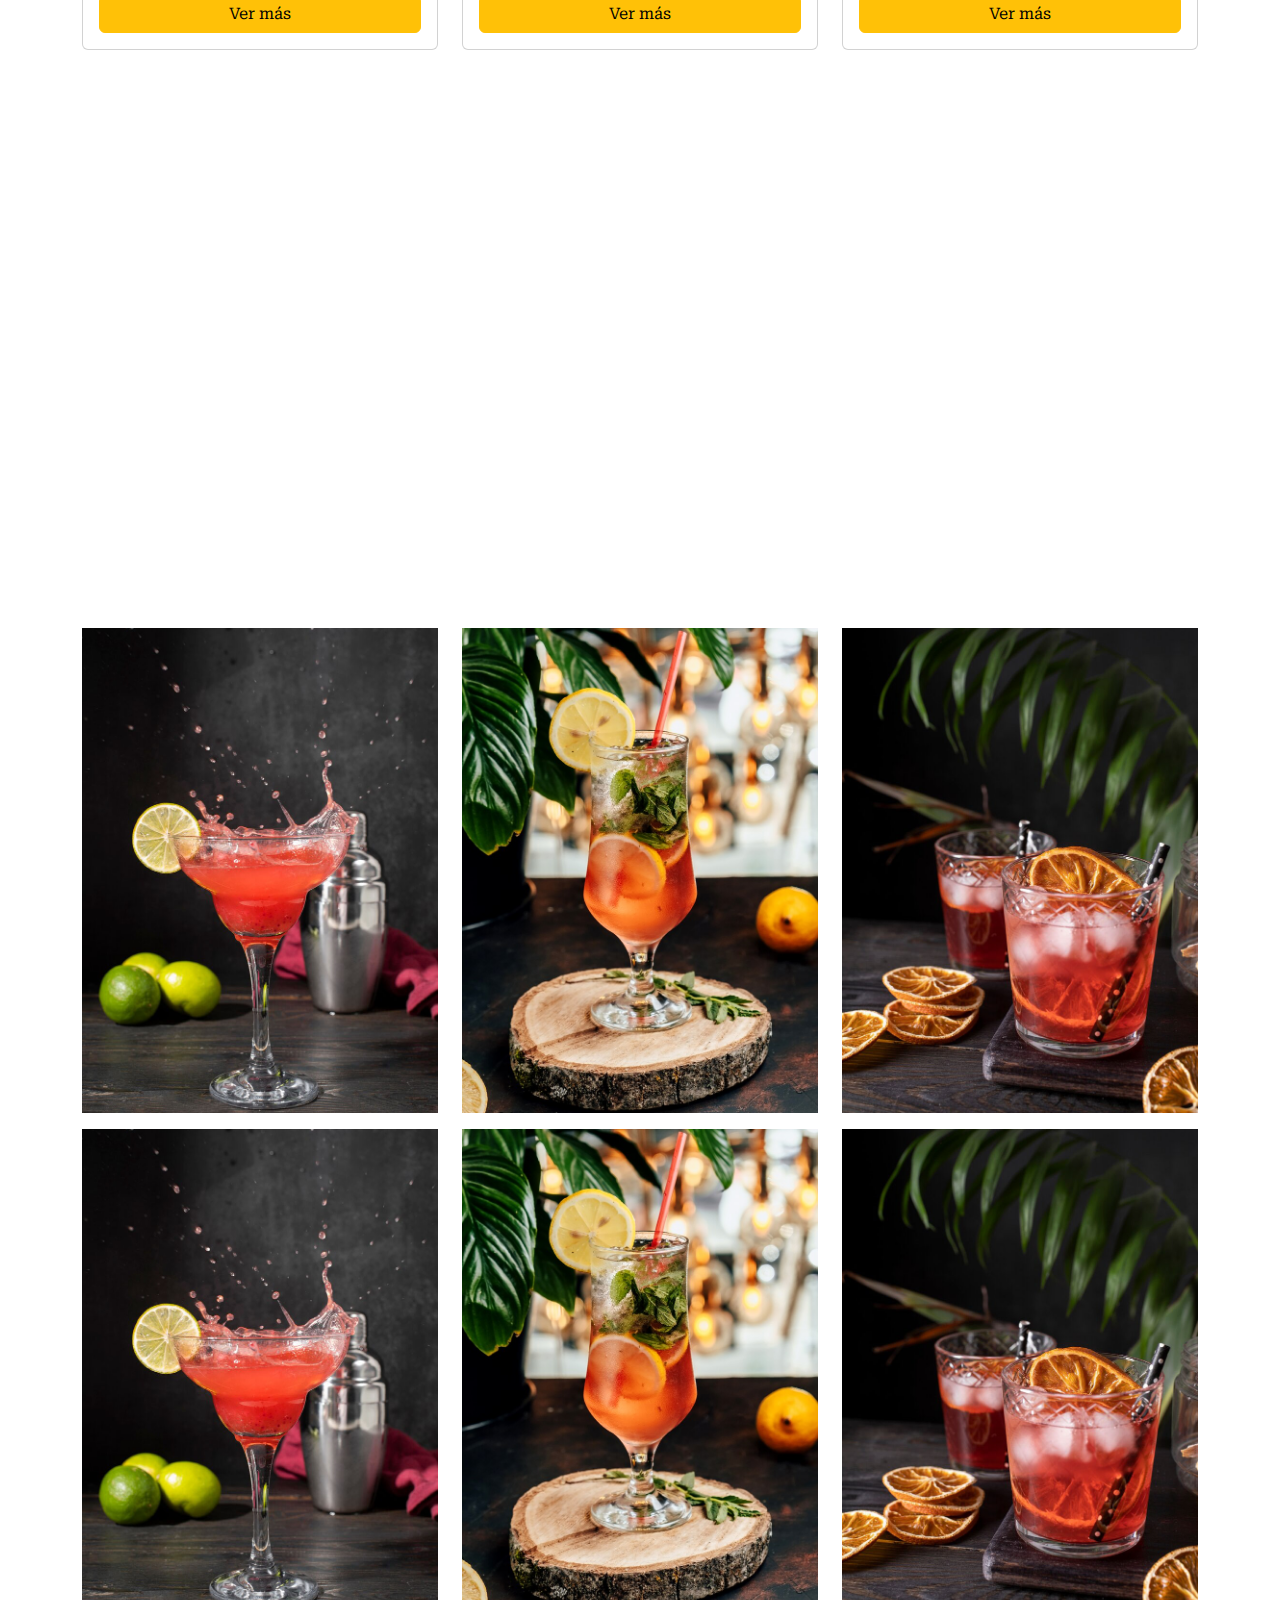
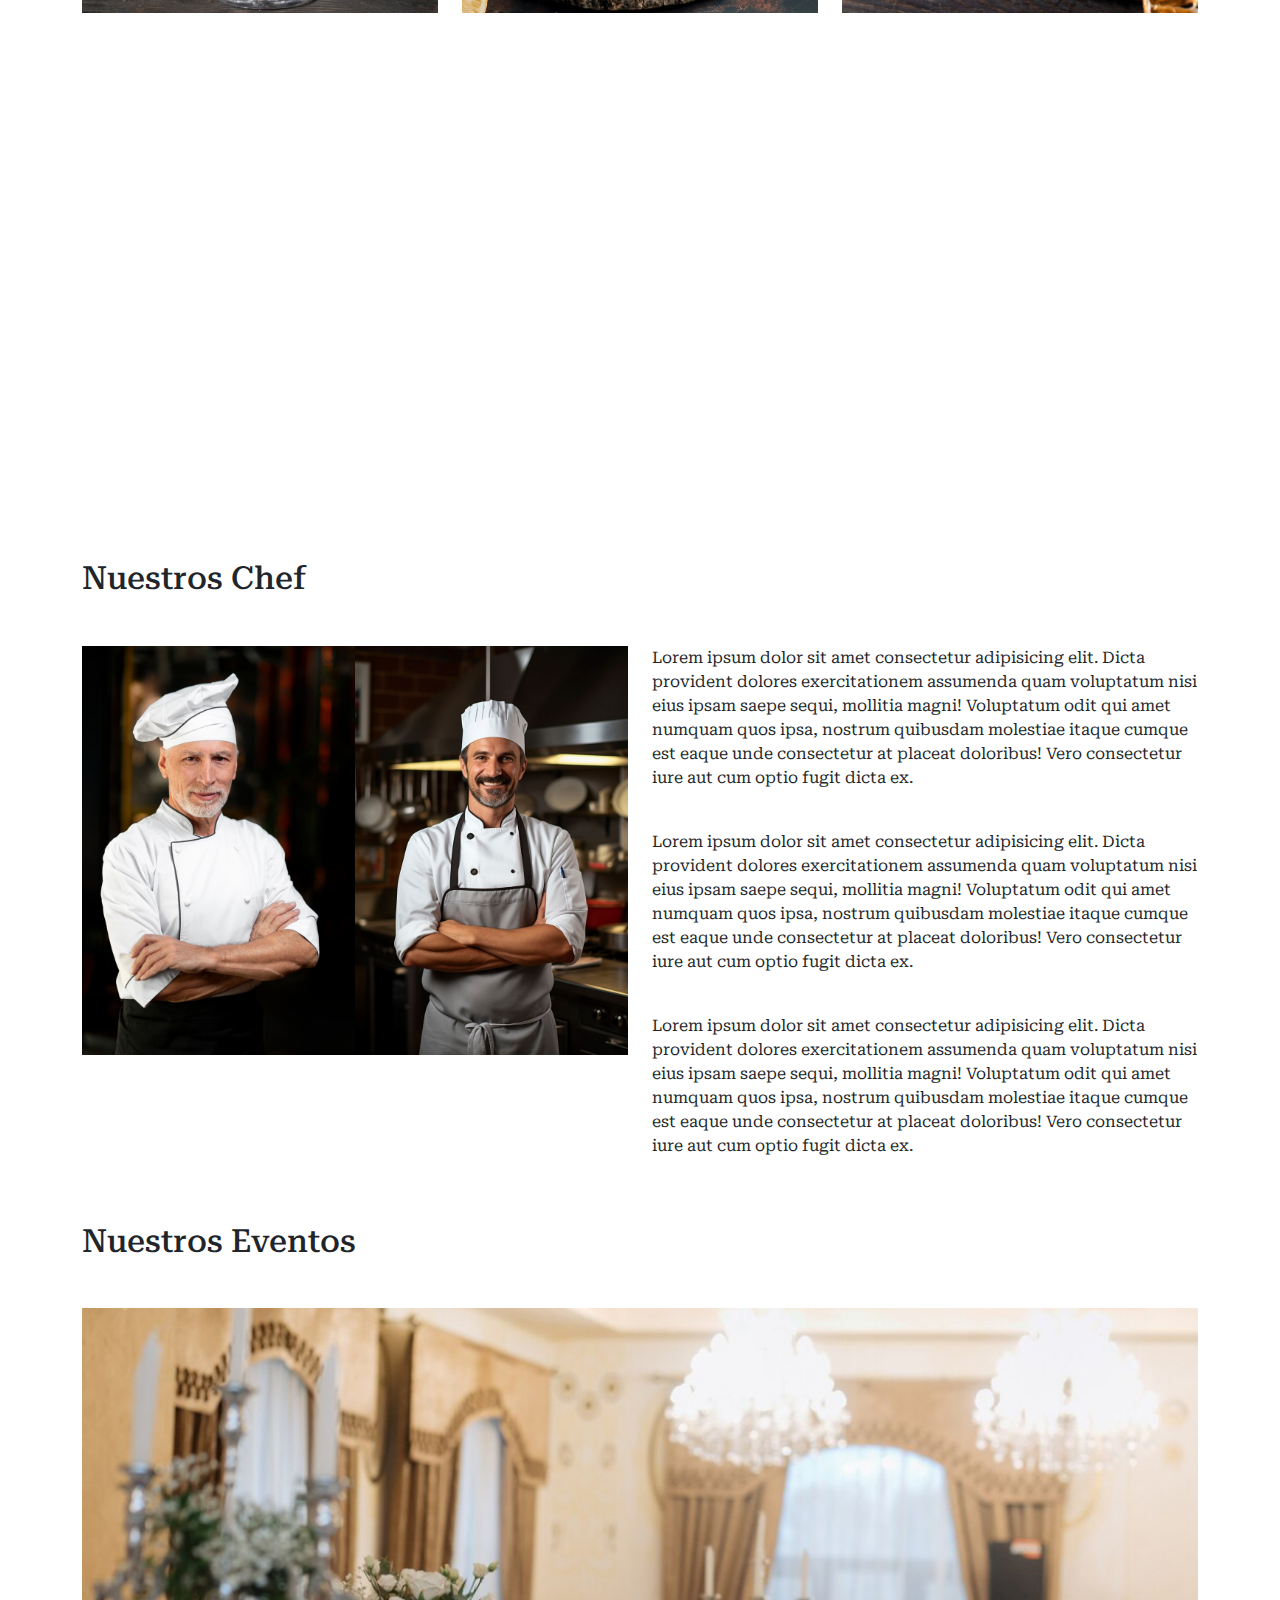
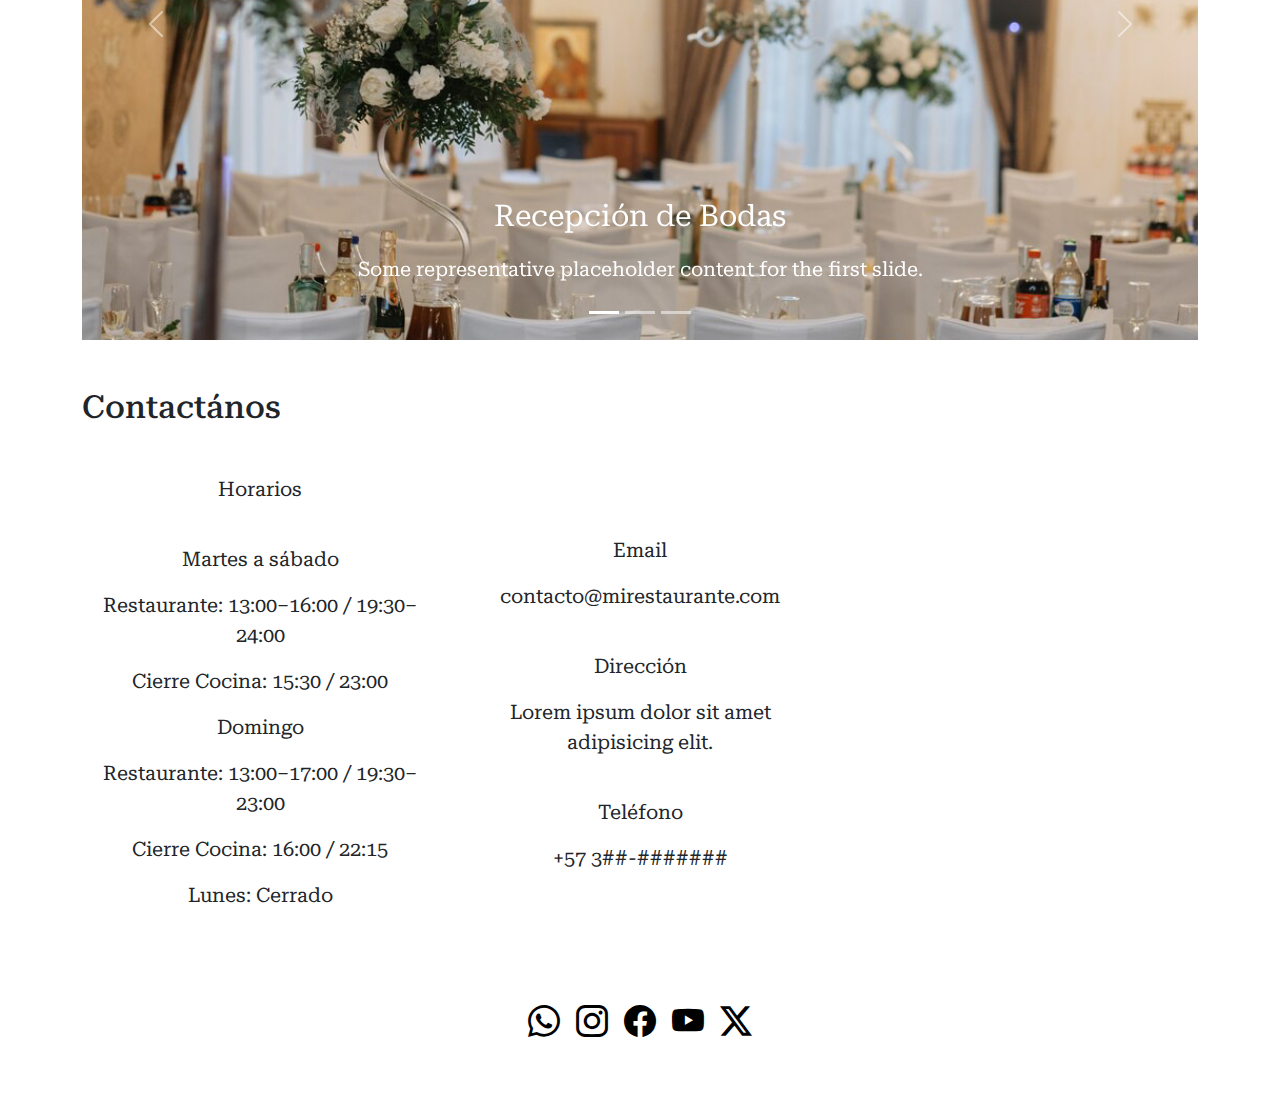
==== commit 2723048a: "commit cambios reponsive" ====
--- a/index.html
+++ b/index.html
@@ -292,7 +292,7 @@
                         <img class="w-100" src="img/chef2.jpg" alt="chef1">
                     </div>
                 </div>
-                <div class="col-12 col-md-12 col-lg-6 mt-5">
+                <div class="col-12 col-md-12 col-lg-6 mt-5 chef-cont">
                     <p>Lorem ipsum dolor sit amet consectetur adipisicing elit. Dicta provident dolores exercitationem
                         assumenda quam voluptatum nisi eius ipsam
                         saepe sequi, mollitia magni! Voluptatum odit
@@ -336,21 +336,21 @@
                     </div>
                     <div class="carousel-inner">
                         <div class="carousel-item active">
-                            <img src="img/evento1.jpg" class="d-block w-100" alt="...">
+                            <img src="img/evento1.jpg" class="d-block w-100" alt="Slide 1">
                             <div class="carousel-caption d-none d-md-block">
                                 <p class="subtitulo">Recepción de Bodas</p>
                                 <p  class="subtitulo-evento">Some representative placeholder content for the first slide.</p>
                             </div>
                         </div>
                         <div class="carousel-item">
-                            <img src="img/evento2.jpg" class="d-block w-100" alt="...">
+                            <img src="img/evento2.jpg" class="d-block w-100" alt="Slide 2">
                             <div class="carousel-caption d-none d-md-block">
                                 <p class="subtitulo">Celebración de cumpleaños</p>
                                 <p  class="subtitulo-evento">Some representative placeholder content for the second slide.</p>
                             </div>
                         </div>
                         <div class="carousel-item">
-                            <img src="img/evento3.jpg" class="d-block w-100" alt="...">
+                            <img src="img/evento3.jpg" class="d-block w-100" alt="Slide 3">
                             <div class="carousel-caption d-none d-md-block">
                                 <p class="subtitulo">Eventos Corporativos</p>
                                 <p  class="subtitulo-evento">Some representative placeholder content for the third slide.</p>
@@ -375,7 +375,7 @@
         </section>
         <section class="container info p-0">
             <div class="row">
-                <div class="col-12 col-md-12 col-lg-6 text-center d-flex justify-content-center align-items-center">
+                <div class="col-12 col-md-12 col-lg-4 text-center d-flex justify-content-center align-items-center">
                     <div>
                         <p>Horarios </p>
                         <br />
@@ -389,7 +389,7 @@
                         <br />
                     </div>
                 </div>
-                <div class="col-12 col-md-12 col-lg-6 text-center d-flex justify-content-center align-items-center">
+                <div class="col-12 col-md-12 col-lg-4 text-center d-flex justify-content-center align-items-center">
                     <div>
                         <p>Email</p>
                         <p>contacto@mirestaurante.com</p>
@@ -402,7 +402,7 @@
                         <p>+57 3##-#######</p>
                     </div>
                 </div>
-                <div class="col-12 col-md-12 col-lg-6">
+                <div class="col-12 col-md-12 col-lg-4">
                     <iframe class="w-100"
                         src="https://www.google.com/maps/embed?pb=!1m18!1m12!1m3!1d12150.071407350497!2d-3.7194242326171794!3d40.419530713011355!2m3!1f0!2f0!3f0!3m2!1i1024!2i768!4f13.1!3m3!1m2!1s0xd42287a319eb0ab%3A0x14d4b03e4c6c1afe!2sTaberna%20del%20Alabardero%20Madrid%20-%20Restaurante%20Palacio%20Real!5e0!3m2!1sen!2sus!4v1712950144245!5m2!1sen!2sus"
                         width="600" height="450" style="border:0;" allowfullscreen="" loading="lazy"
--- a/css/styles.css
+++ b/css/styles.css
@@ -136,7 +136,6 @@
    .navbar-brand{
         font-size: .50rem;
     }
-
     .bienvenido h2{
         font-size: 1.7rem;
         text-align: center;
@@ -163,13 +162,39 @@
     
     .info p{
         font-size: 18px;
-    }
-  
+    }  
 }
 
 @media (min-width: 360px){
     .navbar-brand{
-        font-size: .7rem;
+        font-size: .6rem;
+    }
+    .bienvenido h2{
+        font-size: 1.7rem;
+        text-align: center;
+    }
+    .bienvenido h5{
+        font-size: 1rem;
+        text-align: center;
+    }       
+    
+    .titulo{
+        font-size: 30px;
+        color: white;
+    }
+    
+    .subtitulo{
+        font-size: 20px;
+        color: white;
+    }
+    
+    .subtitulo-evento{
+        font-size: 20px;
+        color: white;
+    }
+    
+    .info p{
+        font-size: 18px;
     }
 }
 
@@ -177,22 +202,144 @@
     .navbar-brand{
         font-size: .9rem;
     }
+    .bienvenido h2{
+        font-size: 2rem;
+        text-align: left;
+    }
+    .bienvenido h5{
+        font-size: 1.2rem;
+        text-align: left;
+    }     
+    .titulo{
+        font-size: 40px;
+        color: white;
+    }    
+    .subtitulo{
+        font-size: 25px;
+        color: whit;
+    }     
+    .subtitulo-evento{
+        font-size: 20px;
+        color: white;
+    }    
+    .info p{
+        font-size: 20px;
+    } 
 }
 
 @media (min-width: 768px){
     .navbar-brand{
         font-size: 1.3rem;
     }
-
+    .bienvenido h2{
+        font-size: 2rem;
+        text-align: left;
+    }
+    .bienvenido h5{
+        font-size: 1.2rem;
+        text-align: left;
+    }     
+    .titulo{
+        font-size: 40px;
+        color: white;
+    }    
+    .subtitulo{
+        font-size: 25px;
+        color: whit;
+    }     
+    .subtitulo-evento{
+        font-size: 20px;
+        color: white;
+    }    
+    .info p{
+        font-size: 20px;
+    } 
 }
 @media (min-width: 992px){
-    
+    .bienvenido h2{
+        font-size: 2rem;
+        text-align: left;
+    }
+    .bienvenido h5{
+        font-size: 1.2rem;
+        text-align: left;
+    }      
+    .chef-cont {
+        margin-top: 0 !important;
+    }   
+    .titulo{
+        font-size: 45px;
+        color: white;
+    }    
+    .subtitulo{
+        font-size: 30px;
+        color: whit;
+    }     
+    .subtitulo-evento{
+        font-size: 20px;
+        color: white;
+    }    
+    .info p{
+        font-size: 20px;
+    }
 }
 
 @media (min-width: 1200px){
-   
+    .bienvenido h2{
+        font-size: 2rem;
+        text-align: left;
+    }
+    .bienvenido h5{
+        font-size: 1.2rem;
+        text-align: left;
+    }      
+    .chef-cont {
+        margin-top: 0 !important;
+    }   
+    .titulo{
+        font-size: 45px;
+        color: white;
+    }    
+    .subtitulo{
+        font-size: 30px;
+        color: whit;
+    }     
+    .subtitulo-evento{
+        font-size: 20px;
+        color: white;
+    }    
+    .info p{
+        font-size: 20px;
+    }
 }
 
 @media (min-width: 1400px){
-   
+    .bienvenido h2{
+        font-size: 2rem;
+        text-align: left;
+    }
+    .bienvenido h5{
+        font-size: 1.2rem;
+        text-align: left;
+    }    
+    .chef-cont {
+        margin-top: 0 !important;
+    }         
+    .titulo{
+        font-size: 45px;
+        color: white;
+    }    
+    .subtitulo{
+        font-size: 30px;
+        color: whit;
+    }
+     
+    .subtitulo-evento{
+        font-size: 20px;
+        color: white;
+    }
+    
+    .info p{
+        font-size: 20px;
+    }
 }